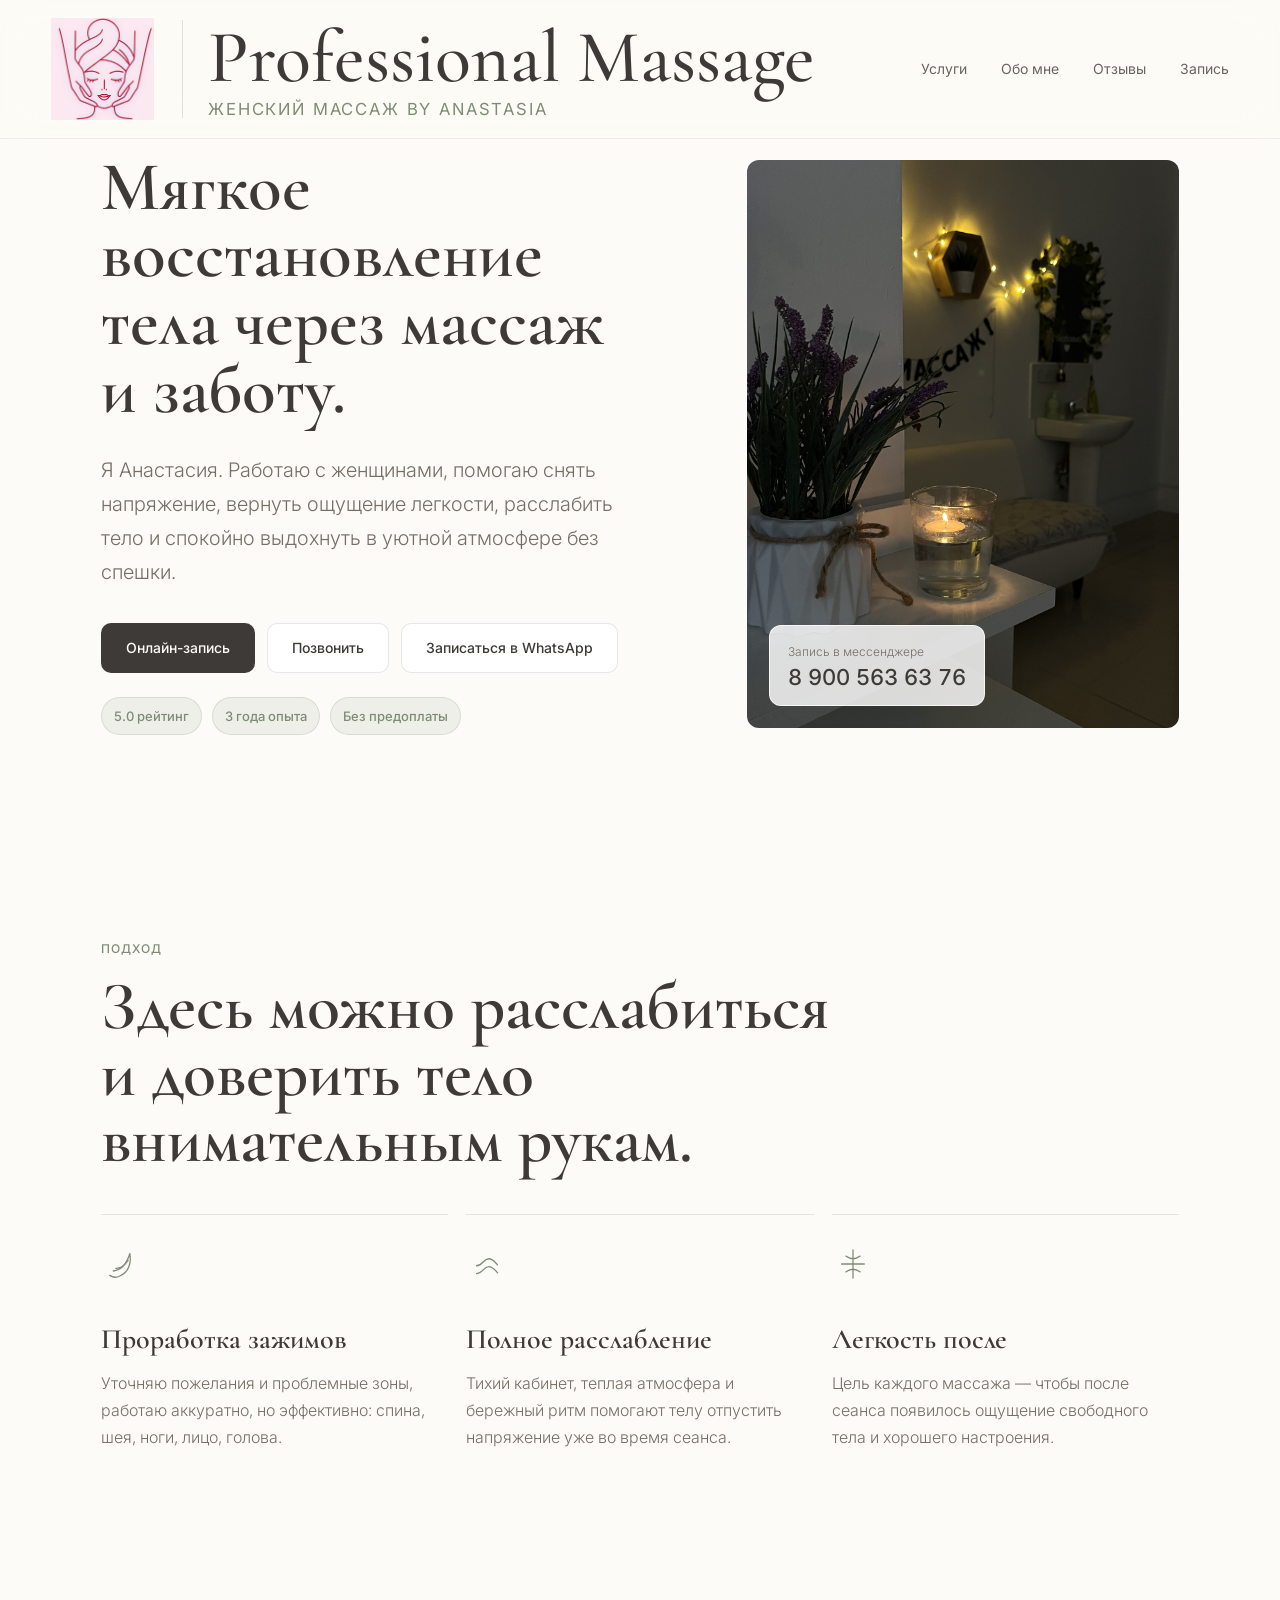
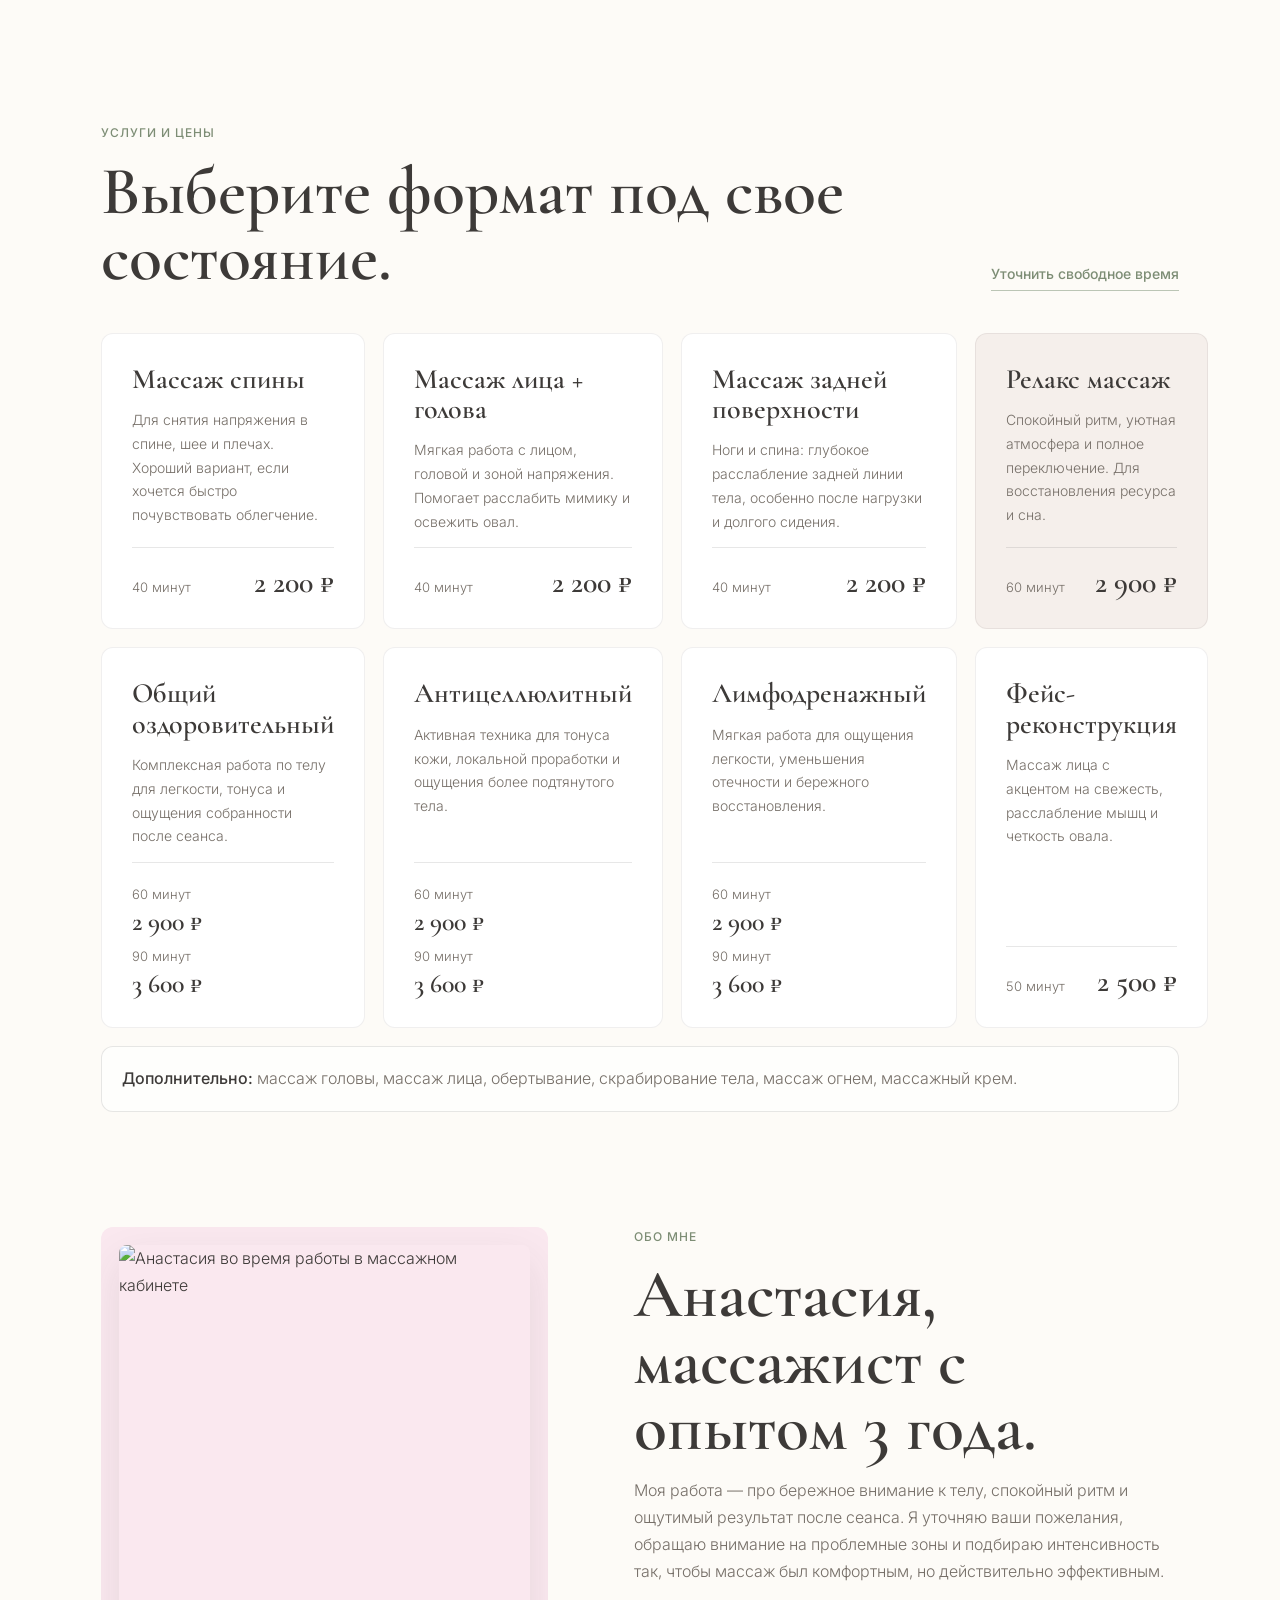
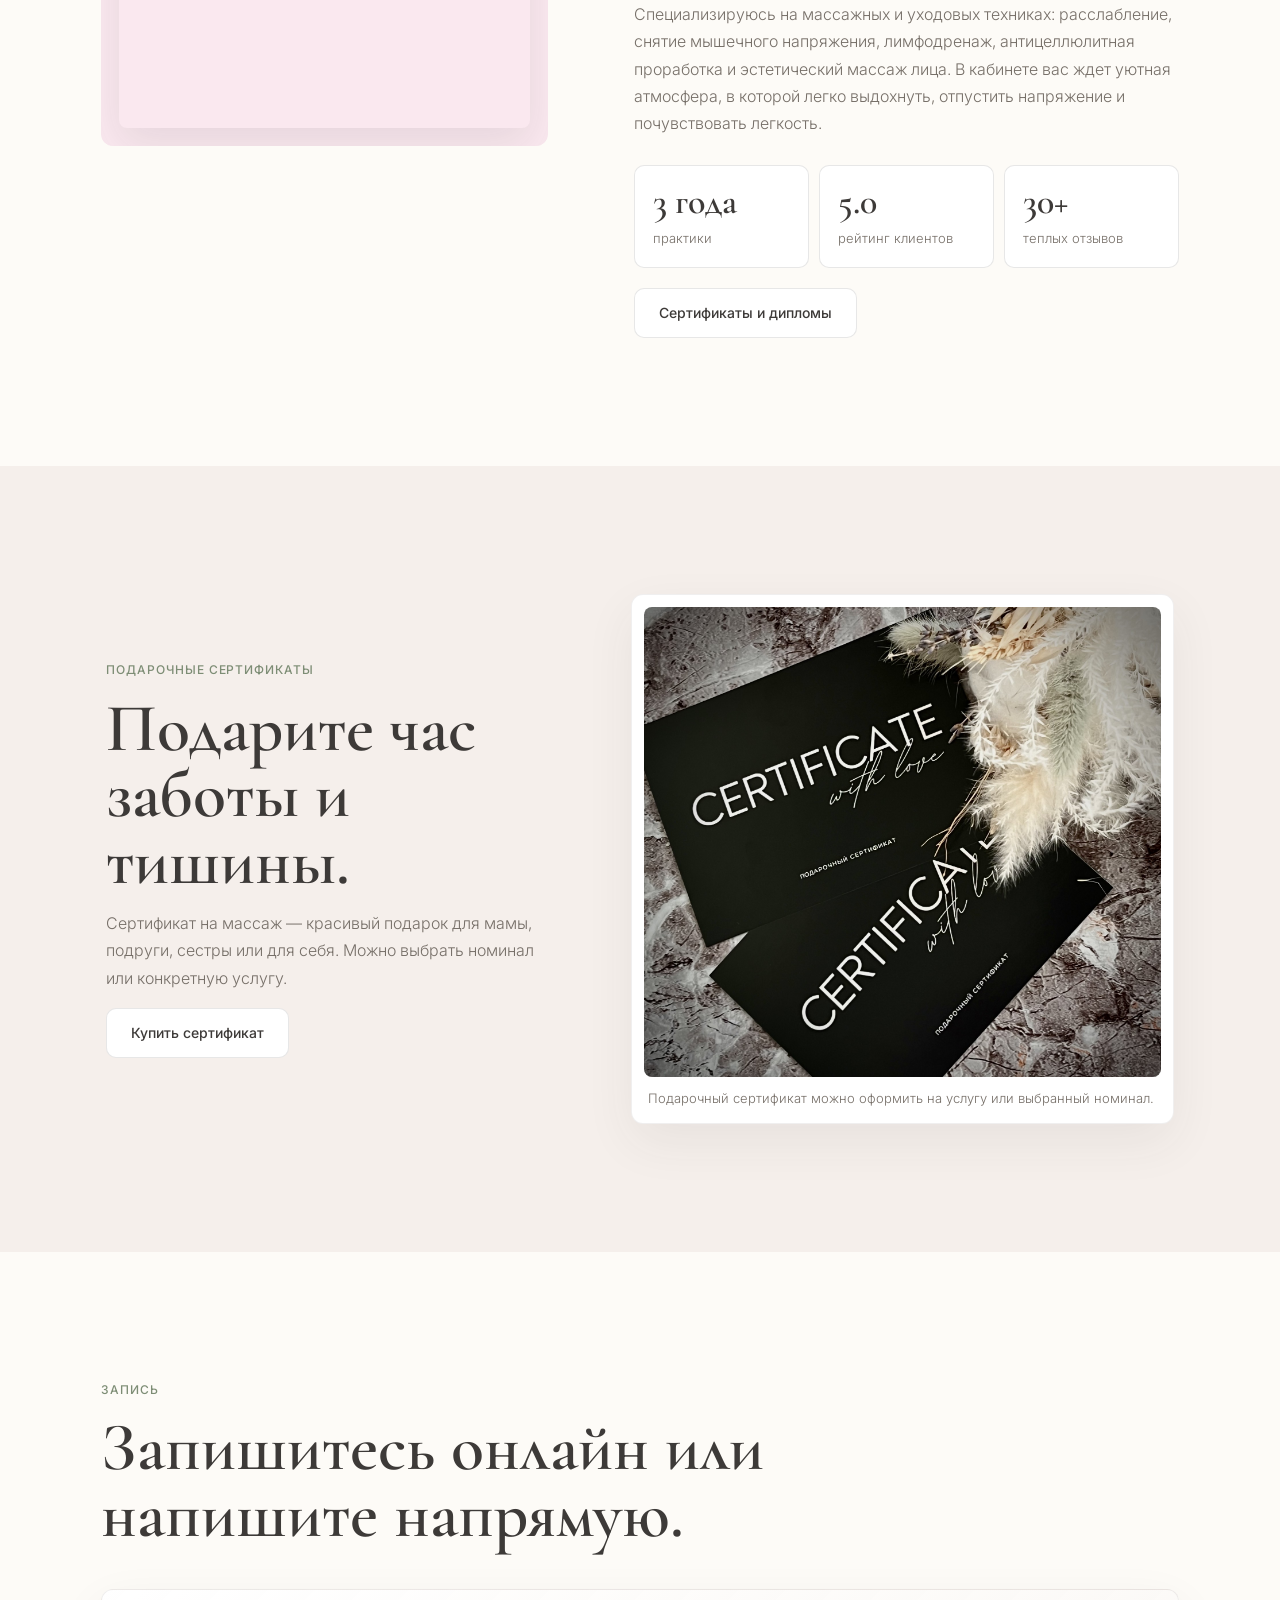
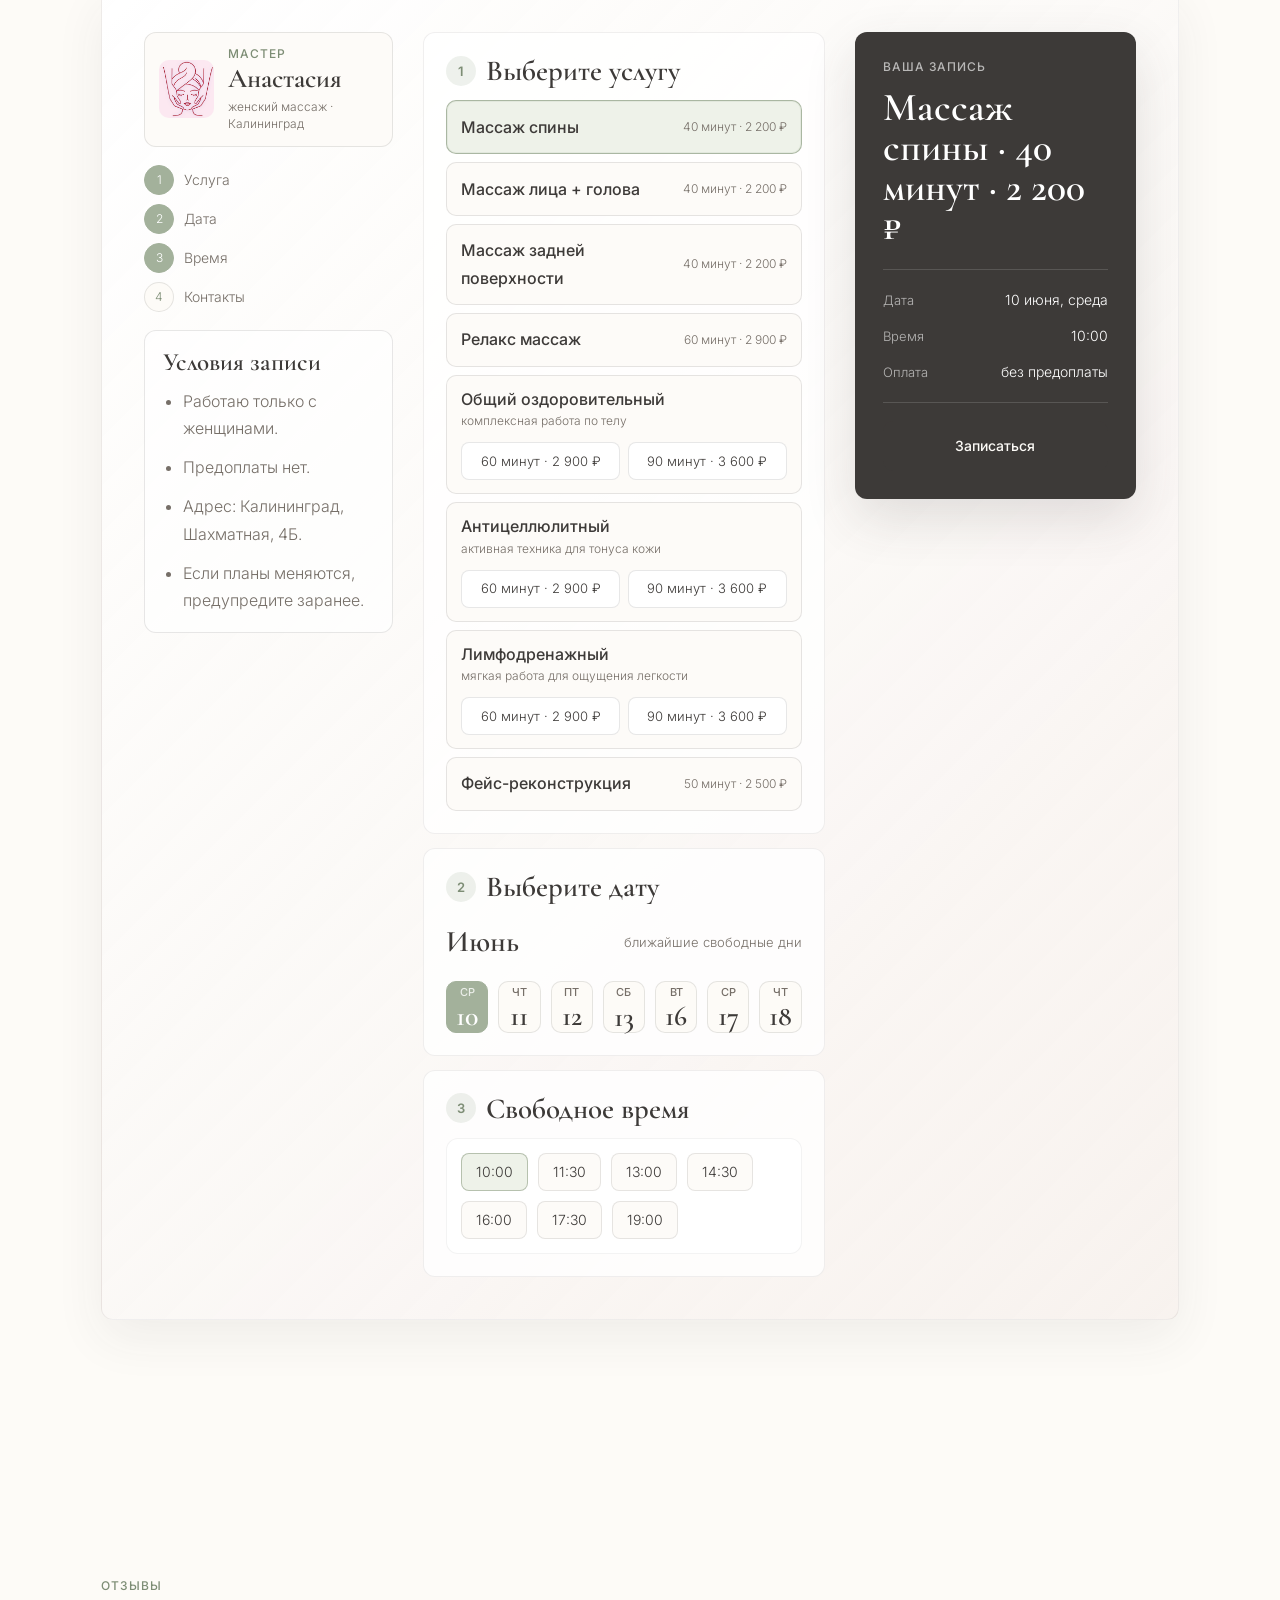
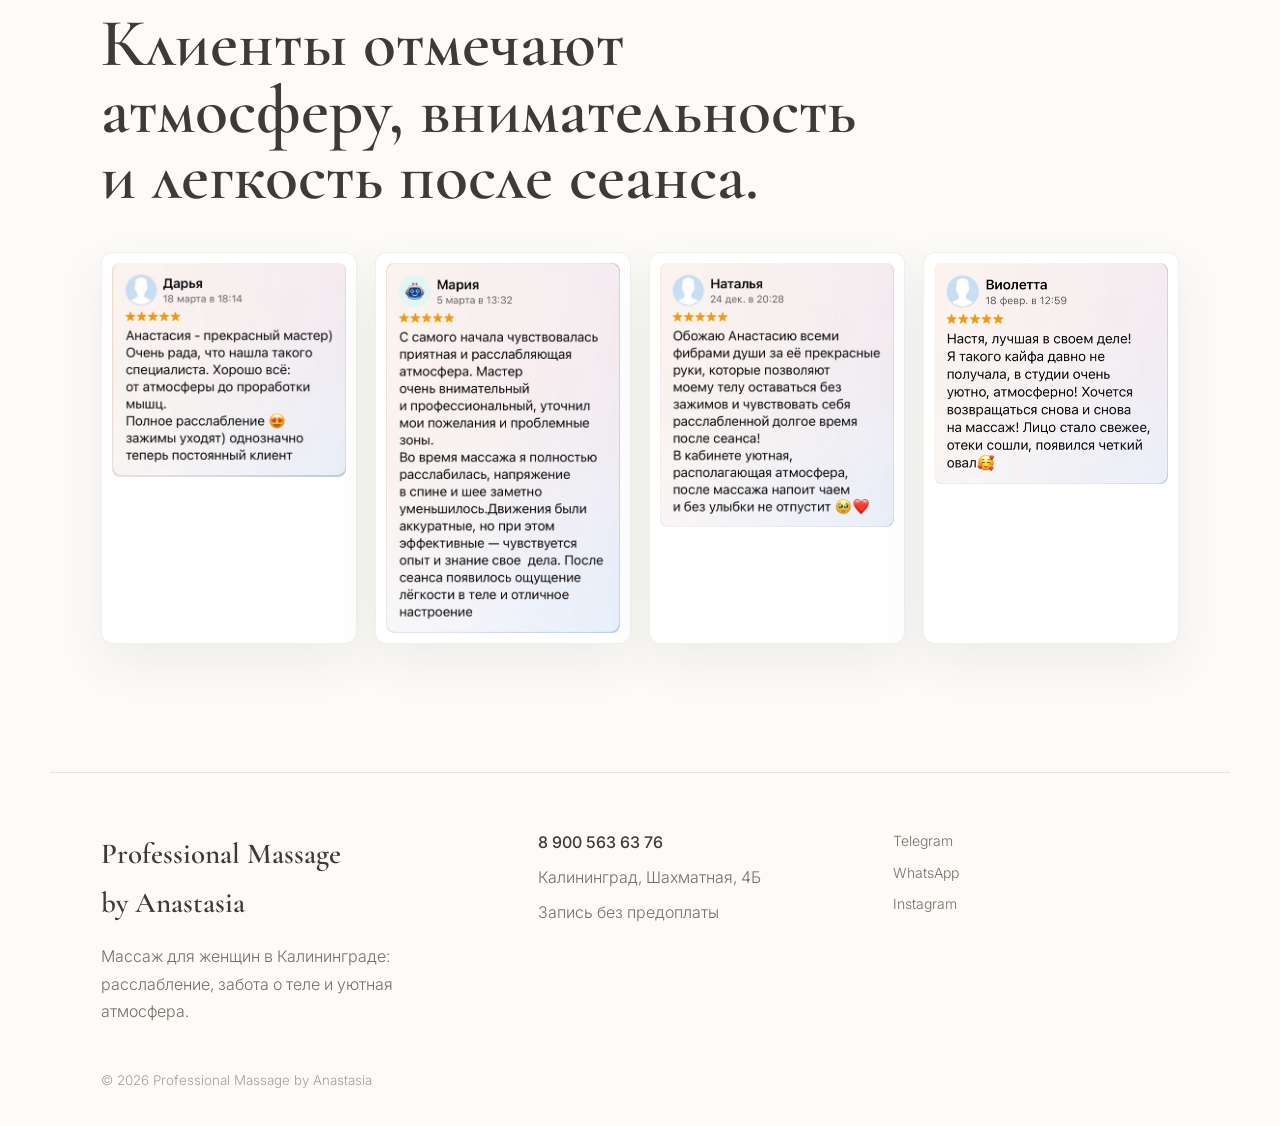
==== app-20260609-final/index.html @ 01e6bd1f "Redirect all old entry points to final site" ====
<!DOCTYPE html>
<html lang="ru">
  <head>
    <meta charset="UTF-8" />
    <meta name="viewport" content="width=device-width, initial-scale=1.0" />
    <meta http-equiv="Cache-Control" content="no-store, no-cache, must-revalidate" />
    <meta http-equiv="Pragma" content="no-cache" />
    <meta http-equiv="Expires" content="0" />
    <base href="../" />
    <title>Professional Massage by Anastasia | Массаж в Калининграде</title>
    <meta
      name="description"
      content="Массаж для женщин в Калининграде: релакс, оздоровительный, антицеллюлитный, лимфодренажный массаж и фейс-реконструкция. Запись без предоплаты."
    />
    <link rel="preconnect" href="https://fonts.googleapis.com" />
    <link rel="preconnect" href="https://fonts.gstatic.com" crossorigin />
    <link
      href="https://fonts.googleapis.com/css2?family=Cormorant+Garamond:wght@500;600;700&family=Inter:wght@300;400;500;600&display=swap"
      rel="stylesheet"
    />
    <meta name="site-version" content="2026-06-09-booking-form-programs" />
    <link rel="stylesheet" href="styles-20260609.css" />
  </head>
  <body>
    <header class="site-header" data-header>
      <a class="brand" href="#top" aria-label="Professional Massage by Anastasia">
        <img src="logo-mark.png" alt="" />
        <span>
          <strong>Professional Massage</strong>
          <small>женский массаж by Anastasia</small>
        </span>
      </a>
      <button class="menu-toggle" type="button" aria-label="Открыть меню" aria-expanded="false" data-menu-toggle>
        <span></span>
        <span></span>
      </button>
      <nav class="nav-links" data-nav>
        <a href="#services">Услуги</a>
        <a href="#about">Обо мне</a>
        <a href="#reviews">Отзывы</a>
        <a href="#booking">Запись</a>
      </nav>
    </header>

    <main id="top">
      <section class="hero section-shell">
        <div class="hero-copy">
          <h1>Мягкое восстановление тела через массаж и заботу.</h1>
          <p class="hero-text">
            Я Анастасия. Работаю с женщинами, помогаю снять напряжение, вернуть ощущение легкости,
            расслабить тело и спокойно выдохнуть в уютной атмосфере без спешки.
          </p>
          <div class="hero-actions">
            <a class="button primary" href="#booking">Онлайн-запись</a>
            <a class="button secondary" href="tel:+79005636376">Позвонить</a>
            <a class="button secondary" href="https://wa.me/79005636376" target="_blank" rel="noreferrer">Записаться в WhatsApp</a>
          </div>
          <div class="hero-facts" aria-label="Ключевая информация">
            <span>5.0 рейтинг</span>
            <span>3 года опыта</span>
            <span>Без предоплаты</span>
          </div>
        </div>
        <div class="hero-media" aria-label="Кабинет массажа">
          <img src="hero-photo.jpg" alt="Анастасия за работой в массажном кабинете" />
          <div class="appointment-card" aria-hidden="true">
            <span>Запись в мессенджере</span>
            <strong class="phone-number">8 900 563 63 76</strong>
          </div>
        </div>
      </section>

      <section class="values section-shell" aria-labelledby="values-title">
        <div class="section-heading">
          <p class="quiet-note">Подход</p>
          <h2 id="values-title">Здесь можно расслабиться и доверить тело внимательным рукам.</h2>
        </div>
        <div class="values-grid">
          <article>
            <svg viewBox="0 0 48 48" aria-hidden="true">
              <path d="M14 32c9-1 15-7 19-20 2 12-2 22-12 26-4 2-8 1-11-1" />
              <path d="M17 29c5 0 10-3 14-9" />
            </svg>
            <h3>Проработка зажимов</h3>
            <p>Уточняю пожелания и проблемные зоны, работаю аккуратно, но эффективно: спина, шея, ноги, лицо, голова.</p>
          </article>
          <article>
            <svg viewBox="0 0 48 48" aria-hidden="true">
              <path d="M12 26c7 0 8-8 14-8 5 0 7 4 10 7M12 35c7 0 8-8 14-8 5 0 7 4 10 7" />
            </svg>
            <h3>Полное расслабление</h3>
            <p>Тихий кабинет, теплая атмосфера и бережный ритм помогают телу отпустить напряжение уже во время сеанса.</p>
          </article>
          <article>
            <svg viewBox="0 0 48 48" aria-hidden="true">
              <path d="M24 8v32M11 24h26M16 15c6 4 10 4 16 0M16 33c6-4 10-4 16 0" />
            </svg>
            <h3>Легкость после</h3>
            <p>Цель каждого массажа — чтобы после сеанса появилось ощущение свободного тела и хорошего настроения.</p>
          </article>
        </div>
      </section>

      <section class="services section-shell" id="services" aria-labelledby="services-title">
        <div class="section-heading wide">
          <div>
            <p class="quiet-note">Услуги и цены</p>
            <h2 id="services-title">Выберите формат под свое состояние.</h2>
          </div>
          <a class="text-link" href="https://wa.me/79005636376" target="_blank" rel="noreferrer">Уточнить свободное время</a>
        </div>
        <div class="service-grid">
          <article class="service-card">
            <div>
              <h3>Массаж спины</h3>
              <p>Для снятия напряжения в спине, шее и плечах. Хороший вариант, если хочется быстро почувствовать облегчение.</p>
            </div>
            <footer><span>40 минут</span><strong>2 200 ₽</strong></footer>
          </article>
          <article class="service-card">
            <div>
              <h3>Массаж лица + голова</h3>
              <p>Мягкая работа с лицом, головой и зоной напряжения. Помогает расслабить мимику и освежить овал.</p>
            </div>
            <footer><span>40 минут</span><strong>2 200 ₽</strong></footer>
          </article>
          <article class="service-card">
            <div>
              <h3>Массаж задней поверхности</h3>
              <p>Ноги и спина: глубокое расслабление задней линии тела, особенно после нагрузки и долгого сидения.</p>
            </div>
            <footer><span>40 минут</span><strong>2 200 ₽</strong></footer>
          </article>
          <article class="service-card featured">
            <div>
              <h3>Релакс массаж</h3>
              <p>Спокойный ритм, уютная атмосфера и полное переключение. Для восстановления ресурса и сна.</p>
            </div>
            <footer><span>60 минут</span><strong>2 900 ₽</strong></footer>
          </article>
          <article class="service-card">
            <div>
              <h3>Общий оздоровительный</h3>
              <p>Комплексная работа по телу для легкости, тонуса и ощущения собранности после сеанса.</p>
            </div>
            <footer class="price-list">
              <span>60 минут <strong>2 900 ₽</strong></span>
              <span>90 минут <strong>3 600 ₽</strong></span>
            </footer>
          </article>
          <article class="service-card">
            <div>
              <h3>Антицеллюлитный</h3>
              <p>Активная техника для тонуса кожи, локальной проработки и ощущения более подтянутого тела.</p>
            </div>
            <footer class="price-list">
              <span>60 минут <strong>2 900 ₽</strong></span>
              <span>90 минут <strong>3 600 ₽</strong></span>
            </footer>
          </article>
          <article class="service-card">
            <div>
              <h3>Лимфодренажный</h3>
              <p>Мягкая работа для ощущения легкости, уменьшения отечности и бережного восстановления.</p>
            </div>
            <footer class="price-list">
              <span>60 минут <strong>2 900 ₽</strong></span>
              <span>90 минут <strong>3 600 ₽</strong></span>
            </footer>
          </article>
          <article class="service-card">
            <div>
              <h3>Фейс-реконструкция</h3>
              <p>Массаж лица с акцентом на свежесть, расслабление мышц и четкость овала.</p>
            </div>
            <footer><span>50 минут</span><strong>2 500 ₽</strong></footer>
          </article>
        </div>
        <div class="extras-line">
          <span>Дополнительно:</span>
          массаж головы, массаж лица, обертывание, скрабирование тела, массаж огнем, массажный крем.
        </div>
      </section>

      <section class="about section-shell" id="about" aria-labelledby="about-title">
        <div class="about-image">
          <img src="about-anastasia.jpg" alt="Анастасия во время работы в массажном кабинете" />
        </div>
        <div class="about-copy">
          <p class="quiet-note">Обо мне</p>
          <h2 id="about-title">Анастасия, массажист с опытом 3 года.</h2>
          <p>
            Моя работа — про бережное внимание к телу, спокойный ритм и ощутимый результат после сеанса.
            Я уточняю ваши пожелания, обращаю внимание на проблемные зоны и подбираю интенсивность так,
            чтобы массаж был комфортным, но действительно эффективным.
          </p>
          <p>
            Специализируюсь на массажных и уходовых техниках: расслабление, снятие мышечного напряжения,
            лимфодренаж, антицеллюлитная проработка и эстетический массаж лица. В кабинете вас ждет
            уютная атмосфера, в которой легко выдохнуть, отпустить напряжение и почувствовать легкость.
          </p>
          <div class="trust-grid">
            <div><strong>3 года</strong><span>практики</span></div>
            <div><strong>5.0</strong><span>рейтинг клиентов</span></div>
            <div><strong>30+</strong><span>теплых отзывов</span></div>
          </div>
          <button class="button secondary certificate-open" type="button" data-documents-open>
            Сертификаты и дипломы
          </button>
        </div>
      </section>

      <section class="gift section-shell" aria-labelledby="gift-title">
        <div class="gift-copy">
          <p class="quiet-note">Подарочные сертификаты</p>
          <h2 id="gift-title">Подарите час заботы и тишины.</h2>
          <p>
            Сертификат на массаж — красивый подарок для мамы, подруги, сестры или для себя.
            Можно выбрать номинал или конкретную услугу.
          </p>
          <a class="button secondary" href="https://wa.me/79005636376" target="_blank" rel="noreferrer">Купить сертификат</a>
        </div>
        <figure class="gift-photo" aria-label="Подарочный сертификат">
          <img src="gift-certificate-photo.jpg" alt="Фото подарочного сертификата на массаж" />
          <figcaption>Подарочный сертификат можно оформить на услугу или выбранный номинал.</figcaption>
        </figure>
      </section>

      <section class="booking section-shell" id="booking" aria-labelledby="booking-title">
        <div class="section-heading">
          <p class="quiet-note">Запись</p>
          <h2 id="booking-title">Запишитесь онлайн или напишите напрямую.</h2>
        </div>
        <div class="booking-panel booking-app" data-booking-widget>
          <div class="booking-sidebar">
            <div class="booking-master">
              <img src="logo-mark.png" alt="" />
              <div>
                <span>Мастер</span>
                <strong>Анастасия</strong>
                <small>женский массаж · Калининград</small>
              </div>
            </div>
            <ol class="booking-steps" aria-label="Этапы записи">
              <li class="active">Услуга</li>
              <li class="active">Дата</li>
              <li class="active">Время</li>
              <li>Контакты</li>
            </ol>
            <div class="rules-card compact">
              <h3>Условия записи</h3>
              <ul>
                <li>Работаю только с женщинами.</li>
                <li>Предоплаты нет.</li>
                <li>Адрес: Калининград, Шахматная, 4Б.</li>
                <li>Если планы меняются, предупредите заранее.</li>
              </ul>
            </div>
          </div>

          <div class="booking-controls">
            <div class="booking-block">
              <div class="booking-block-head">
                <span>1</span>
                <h3>Выберите услугу</h3>
              </div>
              <div class="service-picker" data-service-picker>
                <button class="service-option active" type="button" data-service-code="back-40" data-service-value="Массаж спины · 40 минут · 2 200 ₽">
                  <span>Массаж спины</span>
                  <small>40 минут · 2 200 ₽</small>
                </button>
                <button class="service-option" type="button" data-service-code="face-head-40" data-service-value="Массаж лица + голова · 40 минут · 2 200 ₽">
                  <span>Массаж лица + голова</span>
                  <small>40 минут · 2 200 ₽</small>
                </button>
                <button class="service-option" type="button" data-service-code="posterior-40" data-service-value="Массаж задней поверхности · 40 минут · 2 200 ₽">
                  <span>Массаж задней поверхности</span>
                  <small>40 минут · 2 200 ₽</small>
                </button>
                <button class="service-option" type="button" data-service-code="relax-60" data-service-value="Релакс массаж · 60 минут · 2 900 ₽">
                  <span>Релакс массаж</span>
                  <small>60 минут · 2 900 ₽</small>
                </button>
                <article class="program-card">
                  <div>
                    <strong>Общий оздоровительный</strong>
                    <small>комплексная работа по телу</small>
                  </div>
                  <div class="program-options">
                    <button class="program-choice" type="button" data-service-code="general-60" data-service-value="Общий оздоровительный · 60 минут · 2 900 ₽">60 минут · 2 900 ₽</button>
                    <button class="program-choice" type="button" data-service-code="general-90" data-service-value="Общий оздоровительный · 90 минут · 3 600 ₽">90 минут · 3 600 ₽</button>
                  </div>
                </article>
                <article class="program-card">
                  <div>
                    <strong>Антицеллюлитный</strong>
                    <small>активная техника для тонуса кожи</small>
                  </div>
                  <div class="program-options">
                    <button class="program-choice" type="button" data-service-code="anti-60" data-service-value="Антицеллюлитный · 60 минут · 2 900 ₽">60 минут · 2 900 ₽</button>
                    <button class="program-choice" type="button" data-service-code="anti-90" data-service-value="Антицеллюлитный · 90 минут · 3 600 ₽">90 минут · 3 600 ₽</button>
                  </div>
                </article>
                <article class="program-card">
                  <div>
                    <strong>Лимфодренажный</strong>
                    <small>мягкая работа для ощущения легкости</small>
                  </div>
                  <div class="program-options">
                    <button class="program-choice" type="button" data-service-code="lymph-60" data-service-value="Лимфодренажный · 60 минут · 2 900 ₽">60 минут · 2 900 ₽</button>
                    <button class="program-choice" type="button" data-service-code="lymph-90" data-service-value="Лимфодренажный · 90 минут · 3 600 ₽">90 минут · 3 600 ₽</button>
                  </div>
                </article>
                <button class="service-option" type="button" data-service-code="face-reconstruction-50" data-service-value="Фейс-реконструкция · 50 минут · 2 500 ₽">
                  <span>Фейс-реконструкция</span>
                  <small>50 минут · 2 500 ₽</small>
                </button>
              </div>
            </div>

            <div class="booking-block">
              <div class="booking-block-head">
                <span>2</span>
                <h3>Выберите дату</h3>
              </div>
              <div class="calendar-head">
                <strong>Июнь</strong>
                <span>ближайшие свободные дни</span>
              </div>
              <div class="date-grid" data-date-picker>
                <button class="date-button active" type="button" data-date-value="10 июня, среда"><span>ср</span><strong>10</strong></button>
                <button class="date-button" type="button" data-date-value="11 июня, четверг"><span>чт</span><strong>11</strong></button>
                <button class="date-button" type="button" data-date-value="12 июня, пятница"><span>пт</span><strong>12</strong></button>
                <button class="date-button" type="button" data-date-value="13 июня, суббота"><span>сб</span><strong>13</strong></button>
                <button class="date-button" type="button" data-date-value="16 июня, вторник"><span>вт</span><strong>16</strong></button>
                <button class="date-button" type="button" data-date-value="17 июня, среда"><span>ср</span><strong>17</strong></button>
                <button class="date-button" type="button" data-date-value="18 июня, четверг"><span>чт</span><strong>18</strong></button>
              </div>
            </div>

            <div class="booking-block">
              <div class="booking-block-head">
                <span>3</span>
                <h3>Свободное время</h3>
              </div>
              <div class="time-periods">
                <div class="time-groups" data-time-picker>
                  <button class="time-chip active" type="button" data-time-value="10:00">10:00</button>
                  <button class="time-chip" type="button" data-time-value="11:30">11:30</button>
                  <button class="time-chip" type="button" data-time-value="13:00">13:00</button>
                  <button class="time-chip" type="button" data-time-value="14:30">14:30</button>
                  <button class="time-chip" type="button" data-time-value="16:00">16:00</button>
                  <button class="time-chip" type="button" data-time-value="17:30">17:30</button>
                  <button class="time-chip" type="button" data-time-value="19:00">19:00</button>
                </div>
              </div>
            </div>
          </div>

          <aside class="booking-summary-card">
            <span>Ваша запись</span>
            <strong data-booking-summary>Массаж спины · 40 минут · 2 200 ₽</strong>
            <dl>
              <div>
                <dt>Дата</dt>
                <dd data-booking-date>10 июня, среда</dd>
              </div>
              <div>
                <dt>Время</dt>
                <dd data-booking-time>10:00</dd>
              </div>
              <div>
                <dt>Оплата</dt>
                <dd>без предоплаты</dd>
              </div>
            </dl>
            <div class="contact-buttons">
              <button class="button primary full" type="button" data-open-booking-form>Записаться</button>
            </div>
          </aside>
        </div>
        <form class="booking-form" id="booking-form" data-booking-form aria-hidden="true">
          <div>
            <p class="quiet-note">Анкета</p>
            <h3>Оставьте контакты для подтверждения записи.</h3>
            <p>После отправки заявка будет готова для подключения к боту. Пока можно дублировать запись в WhatsApp.</p>
          </div>
          <label>
            Имя
            <input type="text" name="name" placeholder="Ваше имя" autocomplete="name" required />
          </label>
          <label>
            Телефон
            <input type="tel" name="phone" placeholder="+7 ___ ___ __ __" autocomplete="tel" required />
          </label>
          <label>
            Комментарий
            <textarea name="comment" rows="3" placeholder="Например: хочу мягкую проработку спины"></textarea>
          </label>
          <input type="hidden" name="booking" data-booking-payload />
          <div class="form-actions">
            <button class="button primary" type="submit">Отправить заявку</button>
            <a class="button secondary" data-whatsapp-booking href="https://wa.me/79005636376" target="_blank" rel="noreferrer">Продублировать в WhatsApp</a>
          </div>
          <p class="form-status" data-form-status aria-live="polite"></p>
        </form>
      </section>

      <section class="testimonials section-shell" id="reviews" aria-labelledby="reviews-title">
        <div class="section-heading">
          <p class="quiet-note">Отзывы</p>
          <h2 id="reviews-title">Клиенты отмечают атмосферу, внимательность и легкость после сеанса.</h2>
        </div>
        <div class="review-grid">
          <article class="review-card">
            <img src="review-darya-card.jpg" alt="Отзыв Дарьи о массаже у Анастасии" />
          </article>
          <article class="review-card">
            <img src="review-maria-card.jpg" alt="Отзыв Марии о массаже у Анастасии" />
          </article>
          <article class="review-card">
            <img src="review-natalia-card.jpg" alt="Отзыв Натальи о массаже у Анастасии" />
          </article>
          <article class="review-card">
            <img src="review-violetta-card.jpg" alt="Отзыв Виолетты о массаже у Анастасии" />
          </article>
        </div>
      </section>
    </main>

    <footer class="footer" id="contact">
      <div>
        <a class="footer-brand" href="#top">Professional Massage<br />by Anastasia</a>
        <p>Массаж для женщин в Калининграде: расслабление, забота о теле и уютная атмосфера.</p>
      </div>
      <address>
        <a href="tel:+79005636376">8 900 563 63 76</a>
        <span>Калининград, Шахматная, 4Б</span>
        <span>Запись без предоплаты</span>
      </address>
      <div class="social-links">
        <a href="https://t.me/massage_by_anastasiia" target="_blank" rel="noreferrer">Telegram</a>
        <a href="https://wa.me/79005636376" target="_blank" rel="noreferrer">WhatsApp</a>
        <a href="https://www.instagram.com/massage.klgd39?igsh=YmgzZWtzOTcwdmg3" target="_blank" rel="noreferrer">Instagram</a>
      </div>
      <small>© 2026 Professional Massage by Anastasia</small>
    </footer>

    <div class="documents-modal" data-documents-modal aria-hidden="true">
      <div class="documents-backdrop" data-documents-close></div>
      <section class="documents-dialog" role="dialog" aria-modal="true" aria-labelledby="documents-title">
        <button class="documents-close" type="button" aria-label="Закрыть документы" data-documents-close>
          <span></span>
          <span></span>
        </button>
        <p class="quiet-note">Документы</p>
        <h2 id="documents-title">Сертификаты и дипломы</h2>
        <div class="documents-grid">
          <figure>
            <img src="document-svidetelstvo.png" alt="Свидетельство о профессиональной подготовке" />
            <figcaption>Свидетельство</figcaption>
          </figure>
          <figure>
            <img src="document-diplom.png" alt="Диплом о профессиональной подготовке" />
            <figcaption>Диплом</figcaption>
          </figure>
          <figure>
            <img src="document-kursov-1.png" alt="Документ о прохождении курсов, страница 1" />
            <figcaption>Курсы · страница 1</figcaption>
          </figure>
          <figure>
            <img src="document-kursov-2.png" alt="Документ о прохождении курсов, страница 2" />
            <figcaption>Курсы · страница 2</figcaption>
          </figure>
        </div>
      </section>
    </div>

    <script src="script-20260609.js"></script>
  </body>
</html>
---- app-20260609-final/styles-20260609.css ----
:root {
  --cream: #fdfbf7;
  --surface: #ffffff;
  --sand: #f5efeb;
  --coffee: #3d3a38;
  --muted: #766f68;
  --sage: #a3b19b;
  --sage-dark: #7d8d75;
  --line: rgba(61, 58, 56, 0.12);
  --shadow: 0 18px 50px rgba(61, 58, 56, 0.07);
  --serif: "Cormorant Garamond", Georgia, serif;
  --sans: "Inter", Arial, sans-serif;
  --header-space: clamp(142px, 12vw, 184px);
}

* {
  box-sizing: border-box;
}

html {
  scroll-behavior: smooth;
}

body {
  margin: 0;
  background: var(--cream);
  color: var(--coffee);
  font-family: var(--sans);
  font-size: 16px;
  font-weight: 300;
  line-height: 1.7;
}

body.menu-open {
  overflow: hidden;
}

img {
  display: block;
  max-width: 100%;
}

a {
  color: inherit;
  text-decoration: none;
}

button,
select,
input,
textarea {
  font: inherit;
}

.site-header {
  align-items: center;
  backdrop-filter: blur(18px);
  background: rgba(253, 251, 247, 0.78);
  border-bottom: 1px solid rgba(61, 58, 56, 0.08);
  display: grid;
  gap: clamp(18px, 3vw, 42px);
  grid-template-columns: minmax(360px, 1fr) auto;
  left: 0;
  padding: 18px clamp(20px, 4vw, 56px);
  position: fixed;
  right: 0;
  top: 0;
  transition: all 0.3s ease;
  z-index: 20;
}

.site-header.scrolled {
  box-shadow: 0 10px 35px rgba(61, 58, 56, 0.05);
  padding-bottom: 14px;
  padding-top: 14px;
}

.brand {
  align-items: center;
  color: var(--coffee);
  display: grid;
  gap: clamp(16px, 2.5vw, 28px);
  grid-template-columns: clamp(70px, 7vw, 98px) minmax(0, 1fr);
  min-width: 0;
  padding: 0;
  transition: all 0.3s ease;
  width: 100%;
}

.brand:hover {
  color: var(--sage-dark);
}

.brand img {
  background: transparent;
  border-radius: 0;
  height: clamp(70px, 7vw, 98px);
  object-fit: cover;
  width: clamp(70px, 7vw, 98px);
}

.brand span {
  border-left: 1px solid rgba(61, 58, 56, 0.14);
  display: grid;
  gap: 7px;
  line-height: 1;
  padding-left: clamp(16px, 2vw, 28px);
}

.brand strong {
  font-family: var(--serif);
  font-size: clamp(36px, 5vw, 76px);
  font-weight: 500;
  letter-spacing: 0;
  text-transform: none;
  white-space: nowrap;
}

.brand small {
  color: var(--sage-dark);
  font-size: clamp(12px, 1.2vw, 17px);
  font-weight: 400;
  letter-spacing: 0.11em;
  text-transform: uppercase;
  white-space: nowrap;
}

.logo,
.footer-brand {
  font-family: var(--serif);
  font-size: 29px;
  font-weight: 600;
  letter-spacing: 0;
}

.nav-links {
  align-items: center;
  display: flex;
  flex: 0 0 auto;
  gap: clamp(18px, 3vw, 34px);
}

.nav-links a {
  color: rgba(61, 58, 56, 0.78);
  font-size: 14px;
  font-weight: 400;
  transition: all 0.3s ease;
}

.nav-links a:hover {
  color: var(--coffee);
}

.menu-toggle {
  background: transparent;
  border: 0;
  display: none;
  height: 36px;
  padding: 0;
  width: 36px;
}

.menu-toggle span {
  background: var(--coffee);
  display: block;
  height: 1px;
  margin: 8px 4px;
  transition: all 0.3s ease;
}

.section-shell {
  margin: 0 auto;
  max-width: 1180px;
  padding: clamp(70px, 10vw, 130px) clamp(20px, 4vw, 56px);
  scroll-margin-top: var(--header-space);
}

.hero {
  align-items: center;
  display: grid;
  gap: clamp(40px, 8vw, 92px);
  grid-template-columns: minmax(0, 1fr) minmax(320px, 0.78fr);
  min-height: 86vh;
  padding-bottom: clamp(44px, 6vw, 76px);
  padding-top: var(--header-space);
}

.quiet-note {
  color: var(--sage-dark);
  font-size: 12px;
  font-weight: 500;
  letter-spacing: 0.08em;
  margin: 0 0 14px;
  text-transform: uppercase;
}

h1,
h2,
h3 {
  font-family: var(--serif);
  font-weight: 600;
  letter-spacing: 0;
  line-height: 0.98;
  margin: 0;
}

h1 {
  font-size: clamp(46px, 5.4vw, 74px);
  max-width: 760px;
}

h2 {
  font-size: clamp(38px, 5.3vw, 68px);
  max-width: 760px;
}

h3 {
  font-size: 28px;
  line-height: 1.08;
}

p {
  color: var(--muted);
}

.hero-text {
  font-size: clamp(17px, 1.6vw, 20px);
  margin: 28px 0 34px;
  max-width: 620px;
}

.hero-actions {
  display: flex;
  flex-wrap: wrap;
  gap: 12px;
}

.hero-facts {
  display: flex;
  flex-wrap: wrap;
  gap: 10px;
  margin-top: 24px;
}

.hero-facts span {
  background: rgba(163, 177, 155, 0.16);
  border: 1px solid rgba(163, 177, 155, 0.32);
  border-radius: 999px;
  color: var(--sage-dark);
  font-size: 13px;
  font-weight: 500;
  padding: 7px 12px;
}

.button {
  align-items: center;
  border: 1px solid transparent;
  border-radius: 10px;
  cursor: pointer;
  display: inline-flex;
  font-size: 14px;
  font-weight: 500;
  justify-content: center;
  min-height: 50px;
  padding: 0 24px;
  transition: all 0.3s ease;
}

.button.primary {
  background: var(--coffee);
  color: var(--cream);
}

.button.primary:hover {
  background: #272422;
  transform: translateY(-2px);
}

.button.secondary {
  background: var(--surface);
  border-color: var(--line);
  color: var(--coffee);
}

.button.secondary:hover {
  border-color: rgba(163, 177, 155, 0.65);
  color: var(--sage-dark);
  transform: translateY(-2px);
}

.button.full {
  width: 100%;
}

.hero-media {
  aspect-ratio: 0.76;
  border-radius: 12px;
  min-height: 480px;
  overflow: hidden;
  position: relative;
}

.hero-media img,
.about-image img {
  height: 100%;
  object-fit: cover;
  width: 100%;
}

.appointment-card {
  background: rgba(255, 255, 255, 0.82);
  border: 1px solid rgba(255, 255, 255, 0.75);
  border-radius: 12px;
  bottom: 22px;
  box-shadow: var(--shadow);
  left: 22px;
  padding: 16px 18px;
  position: absolute;
}

.appointment-card span,
.booking-summary span,
.voucher small,
.certificate-item small {
  color: var(--muted);
  display: block;
  font-size: 12px;
}

.appointment-card strong,
.booking-summary strong {
  display: block;
  font-family: var(--serif);
  font-size: 22px;
  font-weight: 600;
  line-height: 1.1;
  margin-top: 3px;
}

.appointment-card .phone-number {
  font-family: var(--sans);
  font-size: 22px;
  font-variant-numeric: tabular-nums;
  font-weight: 500;
  letter-spacing: 0;
  white-space: nowrap;
}

.section-heading {
  margin-bottom: 42px;
}

.section-heading.wide {
  align-items: end;
  display: flex;
  gap: 24px;
  justify-content: space-between;
}

.text-link {
  border-bottom: 1px solid rgba(163, 177, 155, 0.72);
  color: var(--sage-dark);
  flex: 0 0 auto;
  font-size: 14px;
  font-weight: 500;
  padding-bottom: 4px;
  transition: all 0.3s ease;
}

.text-link:hover {
  color: var(--coffee);
}

.values-grid,
.service-grid {
  display: grid;
  gap: 18px;
  grid-template-columns: repeat(3, 1fr);
}

.values-grid article {
  border-top: 1px solid var(--line);
  padding-top: 28px;
}

.values-grid svg {
  color: var(--sage-dark);
  height: 42px;
  margin-bottom: 30px;
  width: 42px;
}

svg path {
  fill: none;
  stroke: currentColor;
  stroke-linecap: round;
  stroke-linejoin: round;
  stroke-width: 1.45;
}

.service-grid {
  grid-template-columns: repeat(4, 1fr);
}

.service-card {
  background: var(--surface);
  border: 1px solid rgba(61, 58, 56, 0.08);
  border-radius: 12px;
  display: flex;
  flex-direction: column;
  justify-content: space-between;
  min-height: 292px;
  padding: 30px;
  transition: all 0.3s ease;
}

.service-card:hover {
  box-shadow: var(--shadow);
  transform: translateY(-4px);
}

.service-card.featured {
  background: var(--sand);
}

.service-card p {
  font-size: 14px;
}

.service-card footer {
  align-items: end;
  border-top: 1px solid var(--line);
  display: flex;
  justify-content: space-between;
  padding-top: 20px;
}

.service-card footer > span {
  color: var(--muted);
  font-size: 13px;
}

.service-card footer > strong {
  font-family: var(--serif);
  font-size: 30px;
  font-weight: 600;
  line-height: 1;
  text-align: right;
  white-space: nowrap;
}

.service-card footer.price-list {
  align-items: stretch;
  display: grid;
  gap: 10px;
}

.service-card footer.price-list span {
  align-items: baseline;
  color: var(--muted);
  display: grid;
  font-size: 13px;
  gap: 4px;
  grid-template-columns: 1fr;
}

.service-card footer.price-list strong {
  color: var(--coffee);
  font-family: var(--serif);
  font-size: 26px;
  font-weight: 600;
  line-height: 1;
  text-align: left;
  white-space: nowrap;
}

.extras-line {
  background: rgba(255, 255, 255, 0.62);
  border: 1px solid var(--line);
  border-radius: 12px;
  color: var(--muted);
  margin-top: 18px;
  padding: 18px 20px;
}

.extras-line span {
  color: var(--coffee);
  font-weight: 500;
}

.services {
  padding-bottom: clamp(34px, 4.5vw, 58px);
}

.about {
  align-items: start;
  display: grid;
  gap: clamp(40px, 7vw, 86px);
  grid-template-columns: minmax(280px, 0.82fr) 1fr;
  padding-top: clamp(34px, 4.5vw, 58px);
}

.about-image {
  aspect-ratio: 0.86;
  align-items: center;
  align-self: start;
  background: #fae8ef;
  border-radius: 12px;
  display: flex;
  justify-content: center;
  overflow: hidden;
  padding: clamp(10px, 1.4vw, 18px);
}

.about-image img {
  border-radius: 8px;
  box-shadow: 0 16px 42px rgba(61, 58, 56, 0.1);
  height: 100%;
  object-fit: cover;
  object-position: center top;
  width: 100%;
}

.about-copy p {
  max-width: 660px;
}

.trust-grid {
  display: grid;
  gap: 10px;
  grid-template-columns: repeat(3, 1fr);
  margin-top: 28px;
}

.trust-grid div {
  background: var(--surface);
  border: 1px solid var(--line);
  border-radius: 10px;
  padding: 18px;
}

.trust-grid strong {
  display: block;
  font-family: var(--serif);
  font-size: 36px;
  font-weight: 600;
  line-height: 1;
}

.trust-grid span {
  color: var(--muted);
  display: block;
  font-size: 13px;
  margin-top: 7px;
}

.certificate-open {
  margin-top: 20px;
}

.certificate-list {
  display: grid;
  gap: 10px;
  margin-top: 28px;
}

.certificate-item {
  background: rgba(255, 255, 255, 0.66);
  border: 1px solid var(--line);
  border-radius: 10px;
  color: var(--coffee);
  cursor: pointer;
  padding: 17px 18px;
  position: relative;
  text-align: left;
  transition: all 0.3s ease;
}

.certificate-item::after {
  color: var(--sage-dark);
  content: "+";
  position: absolute;
  right: 18px;
  top: 18px;
}

.certificate-item[aria-expanded="true"] {
  background: var(--surface);
  border-color: rgba(163, 177, 155, 0.7);
}

.certificate-item[aria-expanded="true"]::after {
  content: "-";
}

.certificate-item span {
  display: block;
  font-weight: 500;
  padding-right: 24px;
}

.certificate-item small {
  max-height: 0;
  opacity: 0;
  overflow: hidden;
  transition: all 0.3s ease;
}

.certificate-item[aria-expanded="true"] small {
  margin-top: 8px;
  max-height: 80px;
  opacity: 1;
}

.gift {
  align-items: center;
  background: var(--sand);
  display: grid;
  gap: clamp(34px, 7vw, 80px);
  grid-template-columns: 0.82fr 1fr;
  max-width: none;
  padding-left: max(clamp(20px, 4vw, 56px), calc((100vw - 1180px) / 2 + 56px));
  padding-right: max(clamp(20px, 4vw, 56px), calc((100vw - 1180px) / 2 + 56px));
}

.gift-copy p {
  max-width: 560px;
}

.gift-photo {
  background: var(--surface);
  border: 1px solid rgba(61, 58, 56, 0.08);
  border-radius: 12px;
  box-shadow: var(--shadow);
  margin: 0;
  overflow: hidden;
  padding: 12px;
}

.gift-photo img {
  aspect-ratio: 1.1;
  border-radius: 8px;
  height: auto;
  object-fit: cover;
  object-position: center;
  width: 100%;
}

.gift-photo figcaption {
  color: var(--muted);
  font-size: 13px;
  line-height: 1.5;
  padding: 12px 4px 2px;
}

.booking-panel {
  background: var(--surface);
  border: 1px solid rgba(61, 58, 56, 0.08);
  border-radius: 12px;
  box-shadow: var(--shadow);
  display: grid;
  gap: 30px;
  grid-template-columns: 1fr 0.82fr;
  padding: clamp(22px, 4vw, 42px);
}

.booking-app {
  align-items: start;
  background: linear-gradient(135deg, rgba(255, 255, 255, 0.92), rgba(245, 239, 235, 0.72));
  grid-template-columns: minmax(220px, 0.62fr) minmax(360px, 1fr) minmax(260px, 0.7fr);
}

.booking-sidebar,
.booking-controls,
.booking-summary-card {
  min-width: 0;
}

.booking-master {
  align-items: center;
  background: rgba(253, 251, 247, 0.84);
  border: 1px solid var(--line);
  border-radius: 12px;
  display: flex;
  gap: 14px;
  padding: 14px;
}

.booking-master img {
  background: #fae8ef;
  border-radius: 10px;
  height: 58px;
  object-fit: cover;
  width: 58px;
}

.booking-master span,
.booking-summary-card > span {
  color: var(--sage-dark);
  display: block;
  font-size: 12px;
  font-weight: 500;
  letter-spacing: 0.08em;
  line-height: 1.2;
  text-transform: uppercase;
}

.booking-master strong {
  display: block;
  font-family: var(--serif);
  font-size: 27px;
  font-weight: 600;
  line-height: 1;
  margin-top: 4px;
}

.booking-master small {
  color: var(--muted);
  display: block;
  font-size: 12px;
  line-height: 1.35;
  margin-top: 7px;
}

.booking-steps {
  counter-reset: step;
  display: grid;
  gap: 9px;
  list-style: none;
  margin: 18px 0;
  padding: 0;
}

.booking-steps li {
  align-items: center;
  color: var(--muted);
  display: flex;
  font-size: 14px;
  gap: 10px;
}

.booking-steps li::before {
  align-items: center;
  background: var(--cream);
  border: 1px solid var(--line);
  border-radius: 999px;
  color: var(--sage-dark);
  content: counter(step);
  counter-increment: step;
  display: inline-flex;
  flex: 0 0 28px;
  font-size: 12px;
  height: 28px;
  justify-content: center;
  width: 28px;
}

.booking-steps li.active::before {
  background: var(--sage);
  border-color: var(--sage);
  color: var(--surface);
}

.rules-card {
  background: var(--sand);
  border-radius: 12px;
  padding: clamp(24px, 4vw, 38px);
}

.rules-card.compact {
  background: rgba(255, 255, 255, 0.66);
  border: 1px solid var(--line);
  padding: 18px;
}

.rules-card.compact h3 {
  font-size: 25px;
}

.rules-card h3 {
  margin-bottom: 12px;
}

.address-note {
  color: var(--sage-dark);
  font-size: 14px;
  font-weight: 500;
  letter-spacing: 0.04em;
  margin: 0 0 22px;
  text-transform: uppercase;
}

.rules-card ul {
  color: var(--muted);
  display: grid;
  gap: 12px;
  margin: 0;
  padding-left: 20px;
}

.calendar-head {
  align-items: center;
  display: flex;
  justify-content: space-between;
  gap: 16px;
  margin-bottom: 14px;
}

.calendar-head strong {
  font-family: var(--serif);
  font-size: 30px;
  font-weight: 600;
}

.calendar-head span {
  color: var(--muted);
  font-size: 13px;
  text-align: right;
}

.calendar-head button {
  align-items: center;
  background: var(--cream);
  border: 1px solid var(--line);
  border-radius: 10px;
  color: var(--coffee);
  cursor: pointer;
  display: inline-flex;
  height: 42px;
  justify-content: center;
  transition: all 0.3s ease;
  width: 42px;
}

.calendar-head button:hover {
  border-color: rgba(163, 177, 155, 0.7);
}

.calendar-head svg {
  height: 20px;
  width: 20px;
}

.date-grid {
  display: grid;
  gap: 10px;
  grid-template-columns: repeat(7, 1fr);
}

.date-button {
  aspect-ratio: 0.82;
  background: var(--cream);
  border: 1px solid var(--line);
  border-radius: 10px;
  color: var(--coffee);
  cursor: pointer;
  display: grid;
  place-items: center;
  transition: all 0.3s ease;
}

.date-button span {
  color: var(--muted);
  display: block;
  font-size: 11px;
  font-weight: 500;
  text-transform: uppercase;
}

.date-button strong {
  display: block;
  font-family: var(--serif);
  font-size: 28px;
  font-weight: 600;
  line-height: 1;
}

.date-button.active {
  background: var(--sage);
  border-color: var(--sage);
  color: var(--surface);
}

.date-button.active span {
  color: rgba(255, 255, 255, 0.78);
}

.booking-controls {
  display: flex;
  flex-direction: column;
  gap: 14px;
}

.booking-block {
  background: rgba(255, 255, 255, 0.78);
  border: 1px solid rgba(61, 58, 56, 0.08);
  border-radius: 12px;
  padding: clamp(16px, 2vw, 22px);
}

.booking-block-head {
  align-items: center;
  display: flex;
  gap: 10px;
  margin-bottom: 14px;
}

.booking-block-head span {
  align-items: center;
  background: rgba(163, 177, 155, 0.18);
  border-radius: 999px;
  color: var(--sage-dark);
  display: inline-flex;
  flex: 0 0 30px;
  font-size: 13px;
  font-weight: 600;
  height: 30px;
  justify-content: center;
  width: 30px;
}

.booking-block-head h3 {
  font-size: 29px;
}

label {
  color: var(--muted);
  display: grid;
  font-size: 13px;
  gap: 8px;
}

.field-label {
  color: var(--muted);
  display: block;
  font-size: 13px;
  margin-bottom: 8px;
}

select {
  appearance: none;
  background: var(--cream);
  border: 1px solid var(--line);
  border-radius: 10px;
  color: var(--coffee);
  min-height: 52px;
  padding: 0 16px;
}

.service-picker {
  display: grid;
  gap: 8px;
}

.service-option {
  align-items: center;
  background: rgba(253, 251, 247, 0.82);
  border: 1px solid var(--line);
  border-radius: 10px;
  color: var(--coffee);
  cursor: pointer;
  display: flex;
  gap: 14px;
  justify-content: space-between;
  min-height: 54px;
  padding: 12px 14px;
  text-align: left;
  transition: all 0.3s ease;
  width: 100%;
}

.service-option:hover {
  border-color: rgba(163, 177, 155, 0.62);
  transform: translateY(-1px);
}

.service-option.active {
  background: #eef2e9;
  border-color: rgba(163, 177, 155, 0.9);
  box-shadow: inset 0 0 0 1px rgba(163, 177, 155, 0.16);
}

.service-option span {
  font-weight: 500;
}

.service-option small {
  color: var(--muted);
  flex: 0 0 auto;
  font-size: 12px;
  white-space: nowrap;
}

.program-card {
  background: rgba(253, 251, 247, 0.82);
  border: 1px solid var(--line);
  border-radius: 10px;
  display: grid;
  gap: 12px;
  padding: 13px 14px;
  transition: all 0.3s ease;
}

.program-card:has(.program-choice.active) {
  background: #eef2e9;
  border-color: rgba(163, 177, 155, 0.9);
}

.program-card strong {
  display: block;
  font-weight: 500;
  line-height: 1.35;
}

.program-card small {
  color: var(--muted);
  display: block;
  font-size: 12px;
  line-height: 1.4;
  margin-top: 3px;
}

.program-options {
  display: grid;
  gap: 8px;
  grid-template-columns: repeat(2, minmax(0, 1fr));
}

.program-choice {
  background: var(--surface);
  border: 1px solid var(--line);
  border-radius: 8px;
  color: var(--coffee);
  cursor: pointer;
  font-size: 13px;
  min-height: 38px;
  padding: 0 10px;
  transition: all 0.3s ease;
  white-space: nowrap;
}

.program-choice.active,
.program-choice:hover {
  background: var(--coffee);
  border-color: var(--coffee);
  color: var(--surface);
}

.time-groups {
  display: flex;
  flex-wrap: wrap;
  gap: 10px;
}

.time-periods {
  background: rgba(255, 255, 255, 0.86);
  border: 1px solid rgba(61, 58, 56, 0.06);
  border-radius: 12px;
  padding: 14px;
}

.time-periods section {
  display: grid;
  gap: 9px;
}

.time-periods p {
  color: var(--sage-dark);
  font-size: 13px;
  font-weight: 500;
  letter-spacing: 0.08em;
  margin: 0;
  text-transform: uppercase;
}

.time-chip {
  background: rgba(253, 251, 247, 0.86);
  border: 1px solid var(--line);
  border-radius: 8px;
  color: var(--coffee);
  cursor: pointer;
  flex: 0 0 auto;
  font-size: 14px;
  min-height: 38px;
  min-width: 62px;
  padding: 0 14px;
  text-align: center;
  transition: all 0.3s ease;
}

.time-chip.active,
.time-chip:hover {
  background: #eef2e9;
  border-color: rgba(163, 177, 155, 0.75);
}

.booking-summary {
  background: var(--sand);
  border-radius: 12px;
  padding: 18px;
}

.booking-summary strong {
  font-size: 22px;
}

.booking-summary-card {
  background: var(--coffee);
  border-radius: 12px;
  box-shadow: 0 20px 52px rgba(61, 58, 56, 0.14);
  color: var(--surface);
  padding: clamp(20px, 3vw, 28px);
  position: sticky;
  top: calc(var(--header-space) + 18px);
}

.booking-summary-card > span {
  color: rgba(255, 255, 255, 0.64);
}

.booking-summary-card strong {
  display: block;
  font-family: var(--serif);
  font-size: clamp(30px, 3.1vw, 42px);
  font-weight: 600;
  line-height: 1;
  margin: 14px 0 22px;
}

.booking-summary-card dl {
  border-bottom: 1px solid rgba(255, 255, 255, 0.14);
  border-top: 1px solid rgba(255, 255, 255, 0.14);
  display: grid;
  gap: 12px;
  margin: 0 0 18px;
  padding: 18px 0;
}

.booking-summary-card dl > div {
  align-items: baseline;
  display: flex;
  gap: 16px;
  justify-content: space-between;
}

.booking-summary-card dt {
  color: rgba(255, 255, 255, 0.62);
  font-size: 13px;
}

.booking-summary-card dd {
  color: var(--surface);
  font-size: 14px;
  margin: 0;
  text-align: right;
}

.booking-summary-card .button.secondary {
  background: rgba(255, 255, 255, 0.08);
  border-color: rgba(255, 255, 255, 0.18);
  color: var(--surface);
}

.contact-buttons {
  display: grid;
  gap: 10px;
}

.booking-form {
  background: var(--surface);
  border: 1px solid rgba(61, 58, 56, 0.08);
  border-radius: 12px;
  box-shadow: var(--shadow);
  display: none;
  gap: 16px;
  grid-template-columns: 1.05fr 0.72fr 0.72fr;
  margin-top: 22px;
  padding: clamp(22px, 4vw, 38px);
  scroll-margin-top: var(--header-space);
}

.booking-form.open {
  display: grid;
}

.booking-form h3 {
  font-size: clamp(30px, 3.2vw, 42px);
  margin-bottom: 10px;
}

.booking-form p {
  margin: 0;
}

.booking-form label {
  align-self: end;
}

.booking-form input,
.booking-form textarea {
  background: var(--cream);
  border: 1px solid var(--line);
  border-radius: 10px;
  color: var(--coffee);
  min-height: 52px;
  outline: none;
  padding: 12px 14px;
  transition: all 0.3s ease;
  width: 100%;
}

.booking-form textarea {
  min-height: 92px;
  resize: vertical;
}

.booking-form input:focus,
.booking-form textarea:focus {
  background: var(--surface);
  border-color: rgba(163, 177, 155, 0.82);
  box-shadow: 0 0 0 3px rgba(163, 177, 155, 0.14);
}

.booking-form label:has(textarea),
.form-actions,
.form-status {
  grid-column: 2 / -1;
}

.form-actions {
  display: flex;
  flex-wrap: wrap;
  gap: 10px;
}

.form-status {
  color: var(--sage-dark);
  font-size: 14px;
  margin: 0;
}

.review-grid {
  display: grid;
  gap: 18px;
  grid-template-columns: repeat(4, 1fr);
}

.review-card {
  background: var(--surface);
  border: 1px solid rgba(61, 58, 56, 0.08);
  border-radius: 12px;
  box-shadow: var(--shadow);
  overflow: hidden;
  padding: 10px;
}

.review-card img {
  border-radius: 8px;
  height: auto;
  object-fit: contain;
  width: 100%;
}

.footer {
  align-items: start;
  border-top: 1px solid var(--line);
  display: grid;
  gap: 28px;
  grid-template-columns: 1fr 0.8fr 0.7fr;
  margin: 0 auto;
  max-width: 1180px;
  padding: 56px clamp(20px, 4vw, 56px) 34px;
}

.footer p {
  max-width: 360px;
}

address {
  color: var(--muted);
  display: grid;
  font-style: normal;
  gap: 8px;
}

address a {
  color: var(--coffee);
  font-weight: 500;
}

.documents-modal {
  inset: 0;
  opacity: 0;
  pointer-events: none;
  position: fixed;
  transition: all 0.3s ease;
  z-index: 60;
}

.documents-modal.open {
  opacity: 1;
  pointer-events: auto;
}

.documents-backdrop {
  background: rgba(61, 58, 56, 0.34);
  inset: 0;
  position: absolute;
}

.documents-dialog {
  background: var(--cream);
  border-radius: 12px;
  box-shadow: 0 28px 80px rgba(61, 58, 56, 0.22);
  left: 50%;
  max-height: min(88vh, 920px);
  max-width: min(1060px, calc(100vw - 32px));
  overflow: auto;
  padding: clamp(24px, 5vw, 48px);
  position: absolute;
  top: 50%;
  transform: translate(-50%, -48%);
  transition: all 0.3s ease;
  width: 100%;
}

.documents-modal.open .documents-dialog {
  transform: translate(-50%, -50%);
}

.documents-close {
  align-items: center;
  background: var(--surface);
  border: 1px solid var(--line);
  border-radius: 10px;
  cursor: pointer;
  display: flex;
  height: 42px;
  justify-content: center;
  padding: 0;
  position: absolute;
  right: 20px;
  top: 20px;
  width: 42px;
}

.documents-close span {
  background: var(--coffee);
  height: 1px;
  position: absolute;
  width: 18px;
}

.documents-close span:first-child {
  transform: rotate(45deg);
}

.documents-close span:last-child {
  transform: rotate(-45deg);
}

.documents-grid {
  display: grid;
  gap: 18px;
  grid-template-columns: repeat(2, minmax(0, 1fr));
  margin-top: 28px;
}

.documents-grid figure {
  background: var(--surface);
  border: 1px solid rgba(61, 58, 56, 0.08);
  border-radius: 12px;
  margin: 0;
  overflow: hidden;
  padding: 12px;
}

.documents-grid img {
  border-radius: 8px;
  display: block;
  height: auto;
  width: 100%;
}

.documents-grid figcaption {
  color: var(--muted);
  font-size: 13px;
  line-height: 1.45;
  padding: 12px 4px 2px;
}

.social-links {
  display: grid;
  gap: 8px;
  justify-items: start;
}

.social-links a {
  color: var(--muted);
  font-size: 14px;
  transition: all 0.3s ease;
}

.social-links a:hover {
  color: var(--coffee);
}

.footer small {
  color: rgba(61, 58, 56, 0.48);
  grid-column: 1 / -1;
}

@media (max-width: 980px) {
  .hero,
  .about,
  .gift,
  .booking-panel,
  .booking-form,
  .footer {
    grid-template-columns: 1fr;
  }

  .booking-summary-card {
    position: static;
  }

  .booking-form label:has(textarea),
  .form-actions,
  .form-status {
    grid-column: 1;
  }

  .hero {
    min-height: auto;
  }

  .hero-media {
    aspect-ratio: 1.05;
    min-height: 0;
  }

  .values-grid,
  .service-grid,
  .review-grid {
    grid-template-columns: repeat(2, 1fr);
  }

  .gift {
    padding-left: clamp(20px, 4vw, 56px);
    padding-right: clamp(20px, 4vw, 56px);
  }
}

@media (max-width: 720px) {
  .site-header {
    grid-template-columns: minmax(0, 1fr) 40px;
    padding-left: 20px;
    padding-right: 20px;
  }

  .menu-toggle {
    display: block;
    position: relative;
    z-index: 22;
  }

  .menu-toggle[aria-expanded="true"] span:first-child {
    transform: translateY(4.5px) rotate(35deg);
  }

  .menu-toggle[aria-expanded="true"] span:last-child {
    transform: translateY(-4.5px) rotate(-35deg);
  }

  .nav-links {
    align-items: start;
    background: rgba(253, 251, 247, 0.96);
    border-bottom: 1px solid var(--line);
    display: grid;
    gap: 22px;
    left: 0;
    opacity: 0;
    padding: 96px 24px 34px;
    pointer-events: none;
    position: fixed;
    right: 0;
    top: 0;
    transform: translateY(-12px);
    transition: all 0.3s ease;
  }

  .nav-links.open {
    opacity: 1;
    pointer-events: auto;
    transform: translateY(0);
  }

  .nav-links a {
    font-size: 18px;
  }

  .brand {
    gap: 10px;
    grid-template-columns: 48px minmax(0, 1fr);
    padding: 0;
  }

  .brand img {
    height: 48px;
    width: 48px;
  }

  .brand strong {
    font-size: clamp(22px, 6vw, 31px);
  }

  .brand small {
    font-size: clamp(7px, 2vw, 9px);
  }

  .brand span {
    gap: 5px;
    padding-left: 10px;
  }

  .section-shell {
    padding-bottom: 78px;
    padding-top: 78px;
  }

  .hero {
    gap: 48px;
    padding-top: var(--header-space);
  }

  .values-grid,
  .service-grid,
  .review-grid,
  .date-grid {
    grid-template-columns: 1fr;
  }

  .section-heading.wide {
    align-items: start;
    flex-direction: column;
  }

  .date-grid {
    grid-template-columns: repeat(4, 1fr);
  }

  .program-options {
    grid-template-columns: 1fr;
  }

  .service-card {
    min-height: 240px;
  }

  .trust-grid {
    grid-template-columns: 1fr;
  }

  .review-frame {
    padding-bottom: 76px;
  }

  .review-dots {
    bottom: 28px;
    left: 28px;
    right: auto;
  }
}

@media (max-width: 460px) {
  h1 {
    font-size: 43px;
  }

  h2 {
    font-size: 38px;
  }

  h3 {
    font-size: 25px;
  }

  .appointment-card {
    bottom: 14px;
    left: 14px;
    right: 14px;
  }

  .date-grid {
    grid-template-columns: repeat(2, 1fr);
  }

  .footer {
    padding-bottom: 28px;
  }

  .documents-grid {
    grid-template-columns: 1fr;
  }

  .documents-dialog {
    max-height: 88vh;
  }

}

@media (prefers-reduced-motion: reduce) {
  *,
  *::before,
  *::after {
    scroll-behavior: auto !important;
    transition-duration: 0.01ms !important;
  }
}

/* Final brand lock: the logo and name must occupy the full header line. */
.site-header {
  grid-template-columns: minmax(0, 1fr) auto !important;
}

.brand {
  background: transparent !important;
  border: 0 !important;
  border-radius: 0 !important;
  box-shadow: none !important;
  display: grid !important;
  grid-template-columns: clamp(78px, 8vw, 118px) minmax(0, 1fr) !important;
  max-width: none !important;
  min-width: 0 !important;
  width: 100% !important;
}

.brand img {
  border-radius: 0 !important;
  height: clamp(78px, 8vw, 118px) !important;
  width: clamp(78px, 8vw, 118px) !important;
}

.brand strong {
  font-size: clamp(42px, 5.8vw, 86px) !important;
}

.brand small {
  font-size: clamp(12px, 1.3vw, 18px) !important;
}

@media (max-width: 720px) {
  .site-header {
    grid-template-columns: 1fr !important;
  }

  .menu-toggle {
    display: none !important;
  }

  .nav-links {
    display: none !important;
  }

  .brand {
    grid-template-columns: 64px minmax(0, 1fr) !important;
  }

  .brand img {
    height: 64px !important;
    width: 64px !important;
  }

  .brand strong {
    font-size: clamp(29px, 8vw, 44px) !important;
  }

  .brand small {
    font-size: clamp(8px, 2.2vw, 11px) !important;
  }
}
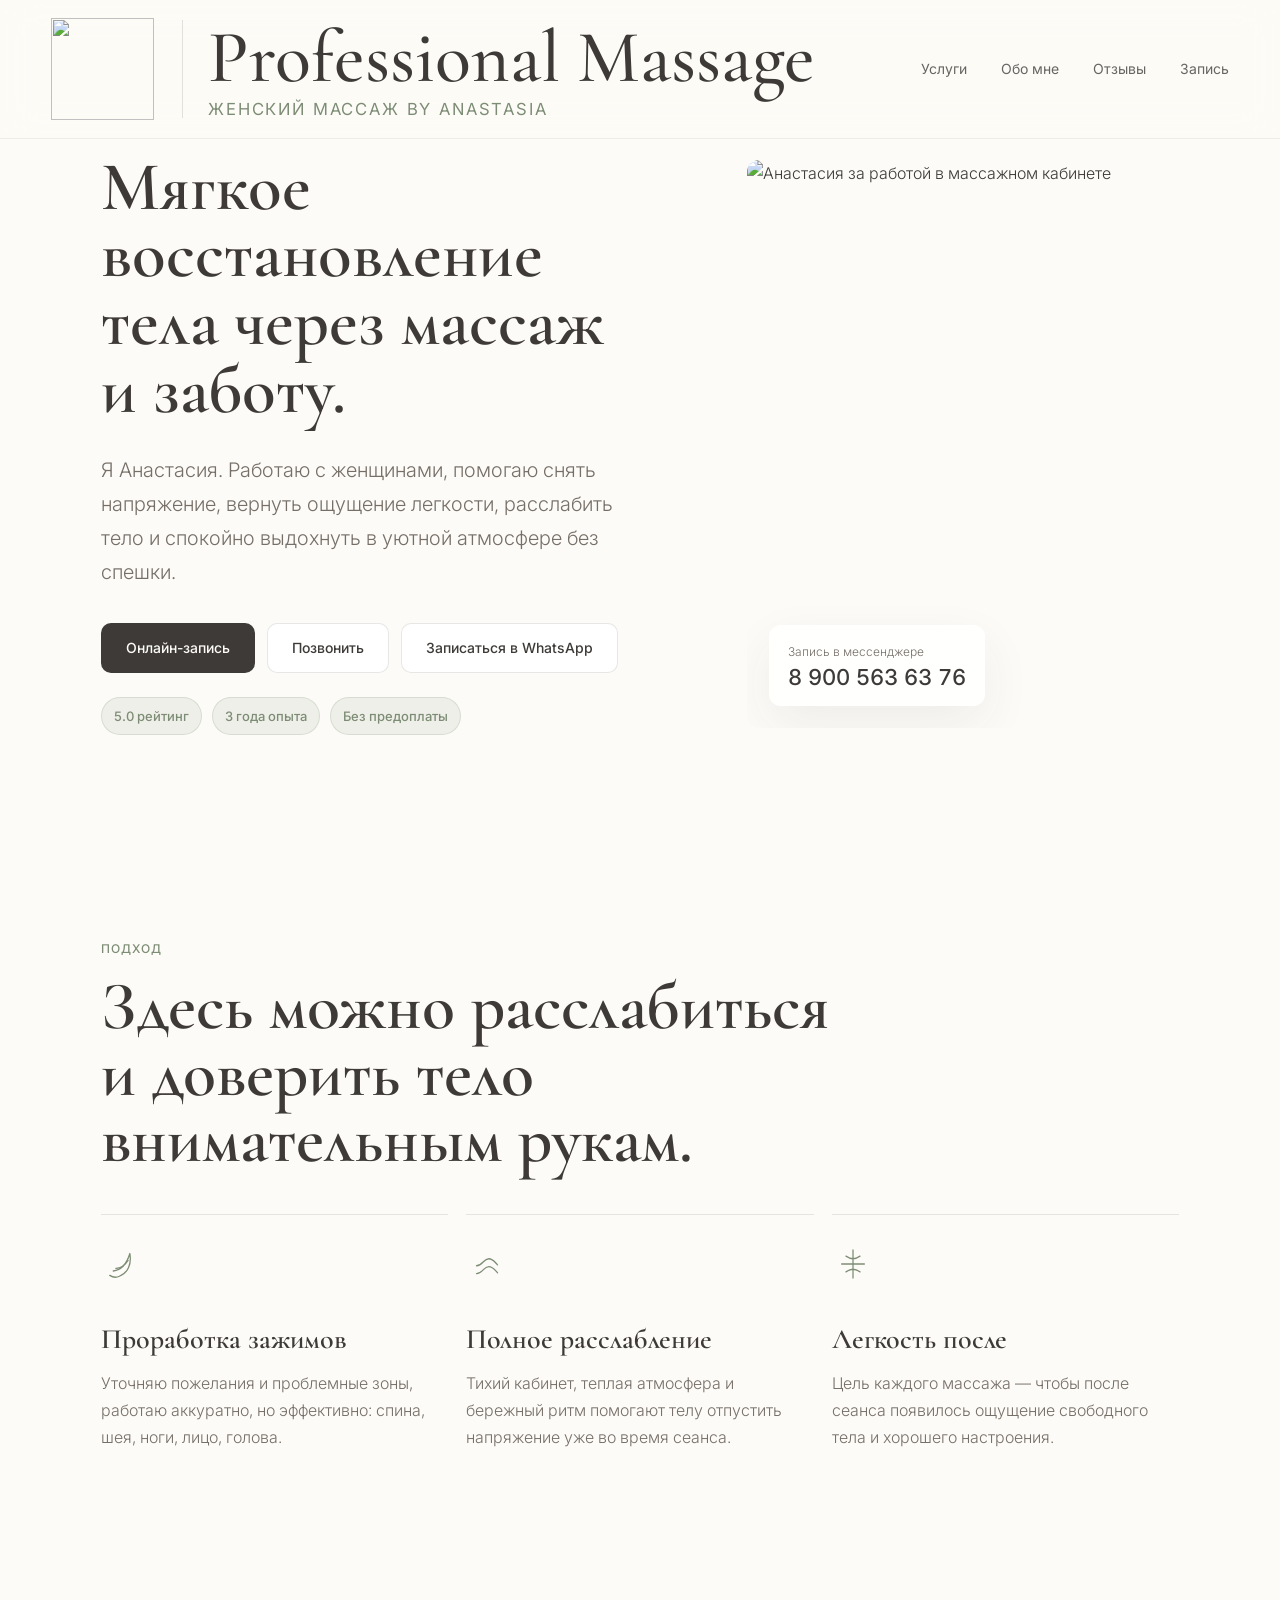
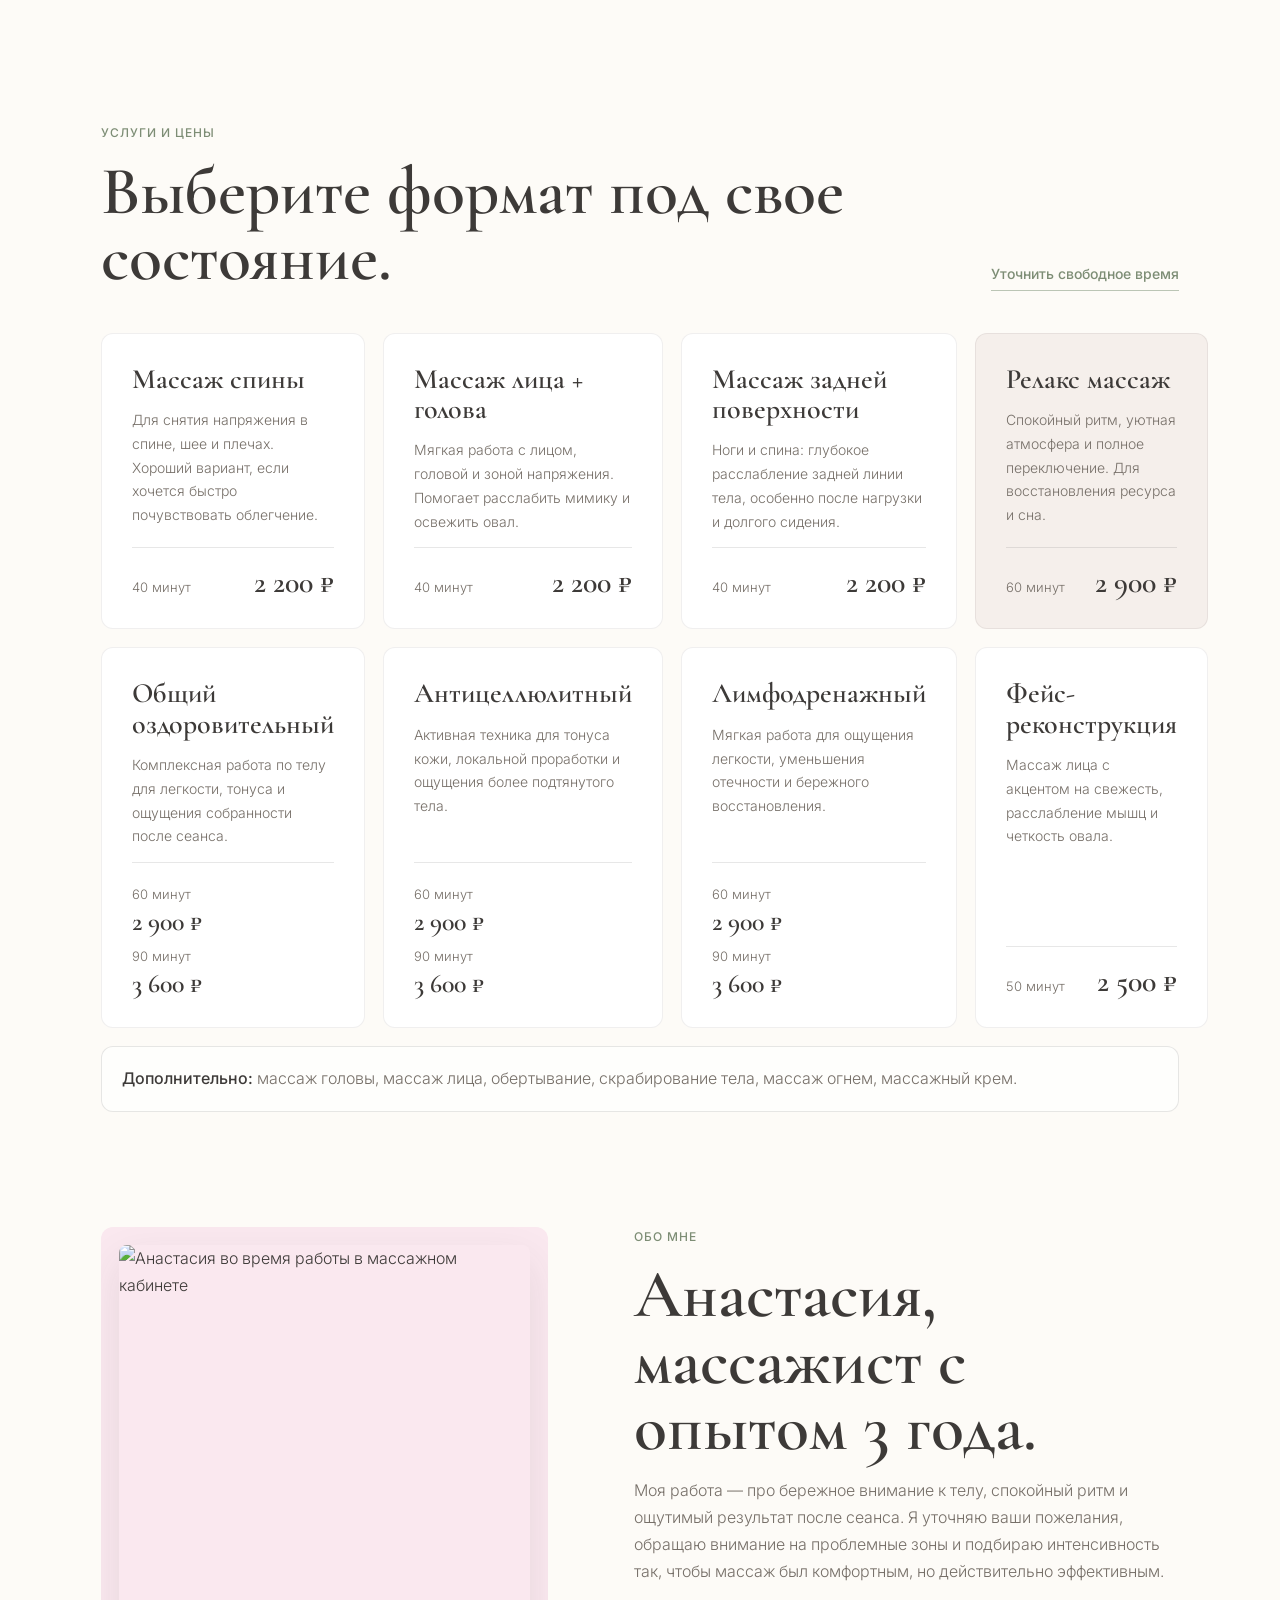
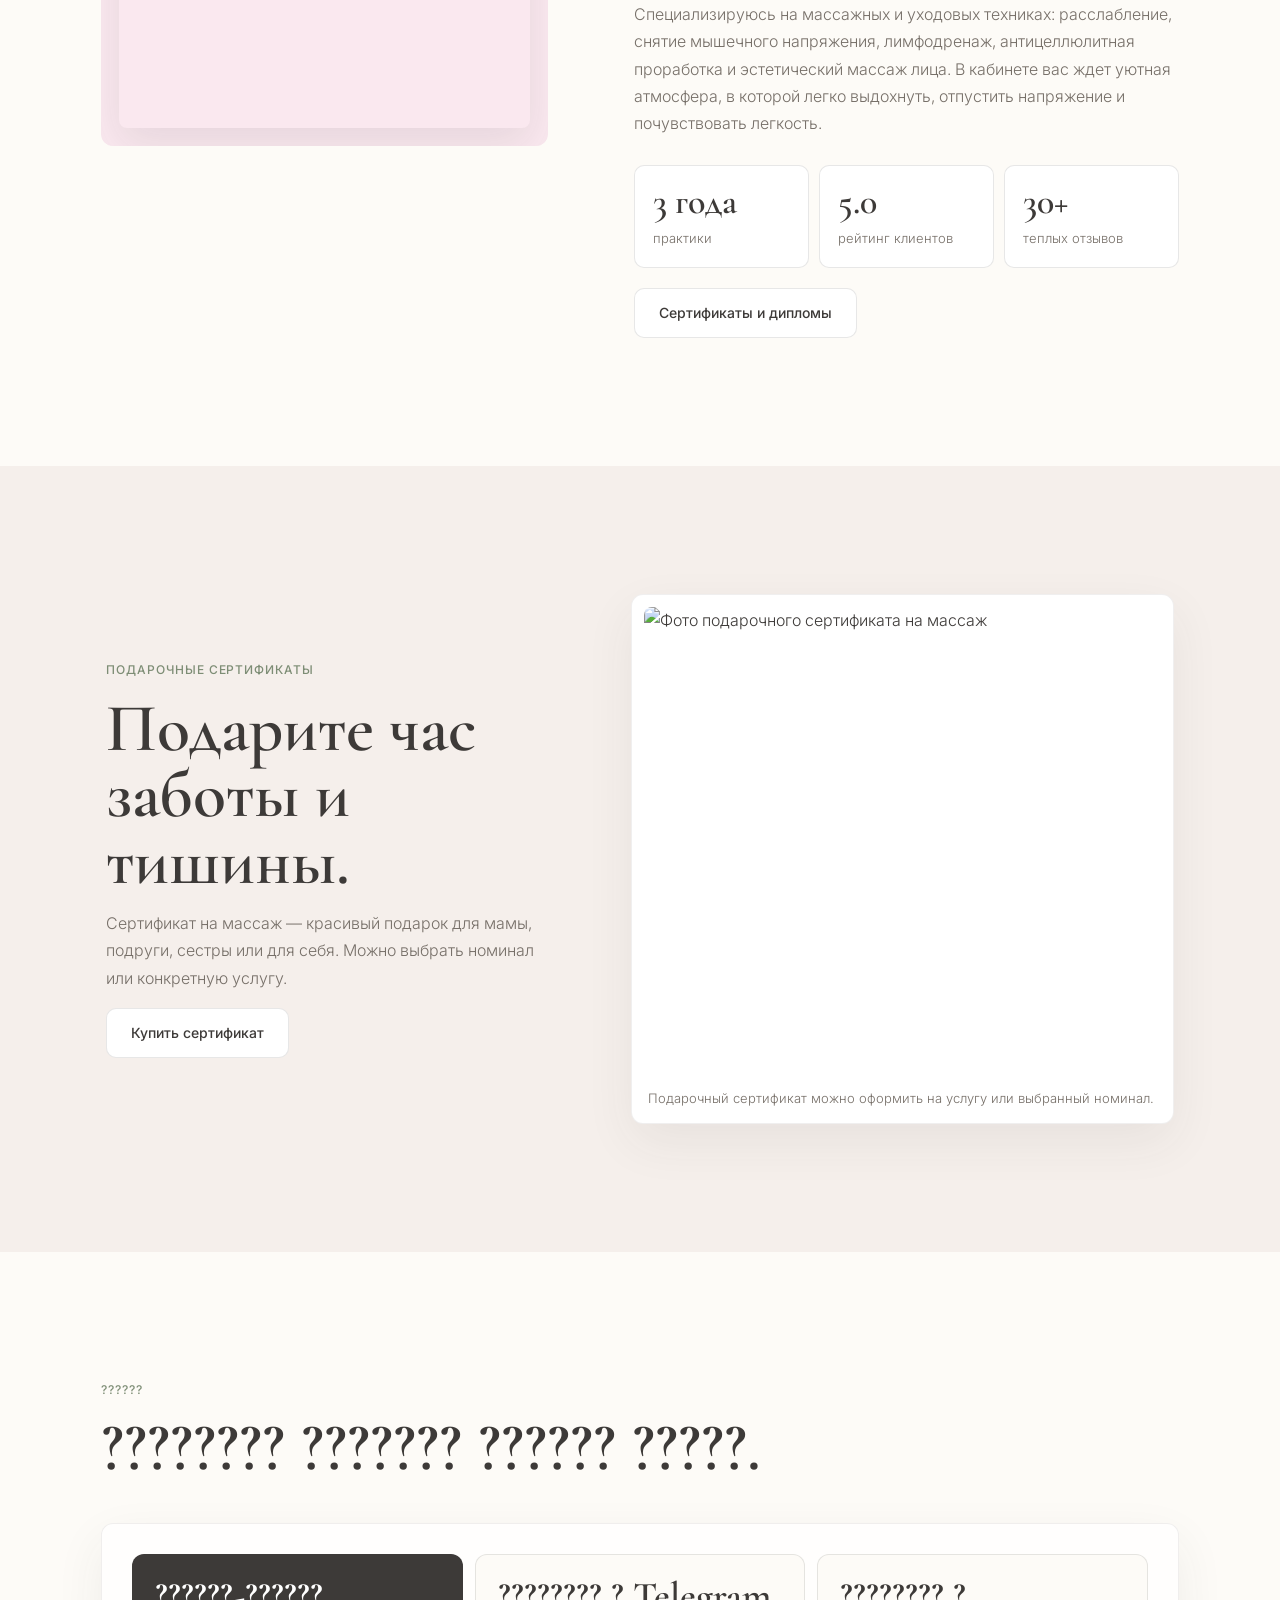
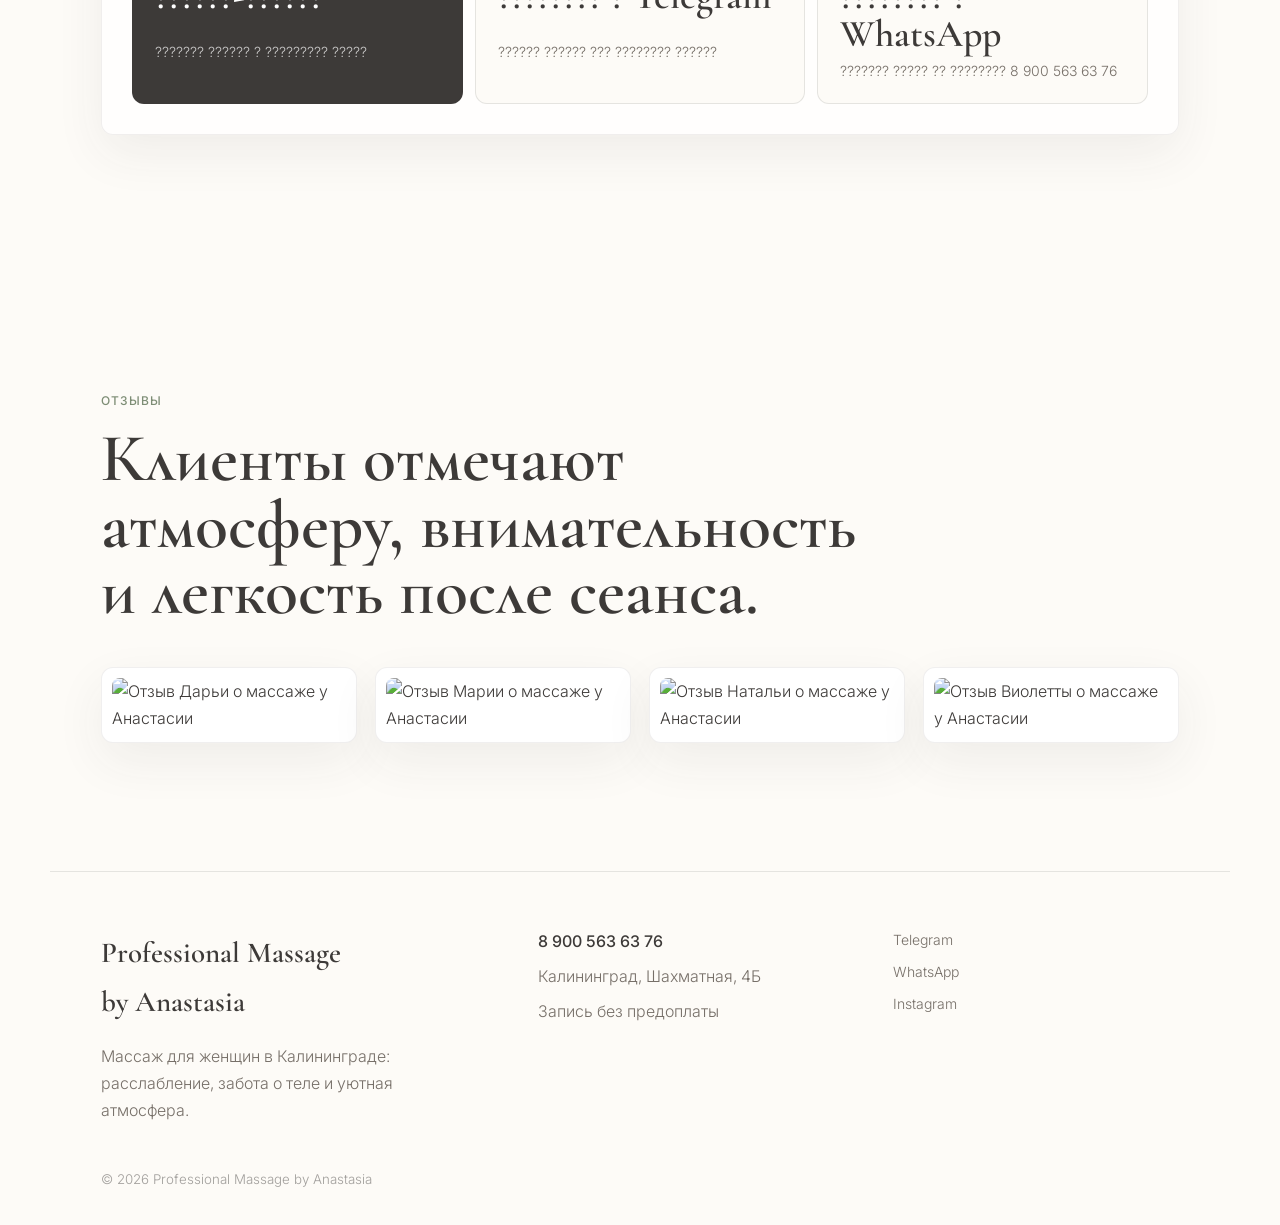
==== commit 61a0a3f5: "Replace booking widget with external booking links" ====
--- a/app-20260609-final/index.html
+++ b/app-20260609-final/index.html
@@ -6,7 +6,6 @@
     <meta http-equiv="Cache-Control" content="no-store, no-cache, must-revalidate" />
     <meta http-equiv="Pragma" content="no-cache" />
     <meta http-equiv="Expires" content="0" />
-    <base href="../" />
     <title>Professional Massage by Anastasia | Массаж в Калининграде</title>
     <meta
       name="description"
@@ -18,7 +17,7 @@
       href="https://fonts.googleapis.com/css2?family=Cormorant+Garamond:wght@500;600;700&family=Inter:wght@300;400;500;600&display=swap"
       rel="stylesheet"
     />
-    <meta name="site-version" content="2026-06-09-booking-form-programs" />
+    <meta name="site-version" content="2026-06-09-dikidi-links" />
     <link rel="stylesheet" href="styles-20260609.css" />
   </head>
   <body>
@@ -228,182 +227,23 @@
 
       <section class="booking section-shell" id="booking" aria-labelledby="booking-title">
         <div class="section-heading">
-          <p class="quiet-note">Запись</p>
-          <h2 id="booking-title">Запишитесь онлайн или напишите напрямую.</h2>
-        </div>
-        <div class="booking-panel booking-app" data-booking-widget>
-          <div class="booking-sidebar">
-            <div class="booking-master">
-              <img src="logo-mark.png" alt="" />
-              <div>
-                <span>Мастер</span>
-                <strong>Анастасия</strong>
-                <small>женский массаж · Калининград</small>
-              </div>
-            </div>
-            <ol class="booking-steps" aria-label="Этапы записи">
-              <li class="active">Услуга</li>
-              <li class="active">Дата</li>
-              <li class="active">Время</li>
-              <li>Контакты</li>
-            </ol>
-            <div class="rules-card compact">
-              <h3>Условия записи</h3>
-              <ul>
-                <li>Работаю только с женщинами.</li>
-                <li>Предоплаты нет.</li>
-                <li>Адрес: Калининград, Шахматная, 4Б.</li>
-                <li>Если планы меняются, предупредите заранее.</li>
-              </ul>
-            </div>
-          </div>
-
-          <div class="booking-controls">
-            <div class="booking-block">
-              <div class="booking-block-head">
-                <span>1</span>
-                <h3>Выберите услугу</h3>
-              </div>
-              <div class="service-picker" data-service-picker>
-                <button class="service-option active" type="button" data-service-code="back-40" data-service-value="Массаж спины · 40 минут · 2 200 ₽">
-                  <span>Массаж спины</span>
-                  <small>40 минут · 2 200 ₽</small>
-                </button>
-                <button class="service-option" type="button" data-service-code="face-head-40" data-service-value="Массаж лица + голова · 40 минут · 2 200 ₽">
-                  <span>Массаж лица + голова</span>
-                  <small>40 минут · 2 200 ₽</small>
-                </button>
-                <button class="service-option" type="button" data-service-code="posterior-40" data-service-value="Массаж задней поверхности · 40 минут · 2 200 ₽">
-                  <span>Массаж задней поверхности</span>
-                  <small>40 минут · 2 200 ₽</small>
-                </button>
-                <button class="service-option" type="button" data-service-code="relax-60" data-service-value="Релакс массаж · 60 минут · 2 900 ₽">
-                  <span>Релакс массаж</span>
-                  <small>60 минут · 2 900 ₽</small>
-                </button>
-                <article class="program-card">
-                  <div>
-                    <strong>Общий оздоровительный</strong>
-                    <small>комплексная работа по телу</small>
-                  </div>
-                  <div class="program-options">
-                    <button class="program-choice" type="button" data-service-code="general-60" data-service-value="Общий оздоровительный · 60 минут · 2 900 ₽">60 минут · 2 900 ₽</button>
-                    <button class="program-choice" type="button" data-service-code="general-90" data-service-value="Общий оздоровительный · 90 минут · 3 600 ₽">90 минут · 3 600 ₽</button>
-                  </div>
-                </article>
-                <article class="program-card">
-                  <div>
-                    <strong>Антицеллюлитный</strong>
-                    <small>активная техника для тонуса кожи</small>
-                  </div>
-                  <div class="program-options">
-                    <button class="program-choice" type="button" data-service-code="anti-60" data-service-value="Антицеллюлитный · 60 минут · 2 900 ₽">60 минут · 2 900 ₽</button>
-                    <button class="program-choice" type="button" data-service-code="anti-90" data-service-value="Антицеллюлитный · 90 минут · 3 600 ₽">90 минут · 3 600 ₽</button>
-                  </div>
-                </article>
-                <article class="program-card">
-                  <div>
-                    <strong>Лимфодренажный</strong>
-                    <small>мягкая работа для ощущения легкости</small>
-                  </div>
-                  <div class="program-options">
-                    <button class="program-choice" type="button" data-service-code="lymph-60" data-service-value="Лимфодренажный · 60 минут · 2 900 ₽">60 минут · 2 900 ₽</button>
-                    <button class="program-choice" type="button" data-service-code="lymph-90" data-service-value="Лимфодренажный · 90 минут · 3 600 ₽">90 минут · 3 600 ₽</button>
-                  </div>
-                </article>
-                <button class="service-option" type="button" data-service-code="face-reconstruction-50" data-service-value="Фейс-реконструкция · 50 минут · 2 500 ₽">
-                  <span>Фейс-реконструкция</span>
-                  <small>50 минут · 2 500 ₽</small>
-                </button>
-              </div>
-            </div>
-
-            <div class="booking-block">
-              <div class="booking-block-head">
-                <span>2</span>
-                <h3>Выберите дату</h3>
-              </div>
-              <div class="calendar-head">
-                <strong>Июнь</strong>
-                <span>ближайшие свободные дни</span>
-              </div>
-              <div class="date-grid" data-date-picker>
-                <button class="date-button active" type="button" data-date-value="10 июня, среда"><span>ср</span><strong>10</strong></button>
-                <button class="date-button" type="button" data-date-value="11 июня, четверг"><span>чт</span><strong>11</strong></button>
-                <button class="date-button" type="button" data-date-value="12 июня, пятница"><span>пт</span><strong>12</strong></button>
-                <button class="date-button" type="button" data-date-value="13 июня, суббота"><span>сб</span><strong>13</strong></button>
-                <button class="date-button" type="button" data-date-value="16 июня, вторник"><span>вт</span><strong>16</strong></button>
-                <button class="date-button" type="button" data-date-value="17 июня, среда"><span>ср</span><strong>17</strong></button>
-                <button class="date-button" type="button" data-date-value="18 июня, четверг"><span>чт</span><strong>18</strong></button>
-              </div>
-            </div>
-
-            <div class="booking-block">
-              <div class="booking-block-head">
-                <span>3</span>
-                <h3>Свободное время</h3>
-              </div>
-              <div class="time-periods">
-                <div class="time-groups" data-time-picker>
-                  <button class="time-chip active" type="button" data-time-value="10:00">10:00</button>
-                  <button class="time-chip" type="button" data-time-value="11:30">11:30</button>
-                  <button class="time-chip" type="button" data-time-value="13:00">13:00</button>
-                  <button class="time-chip" type="button" data-time-value="14:30">14:30</button>
-                  <button class="time-chip" type="button" data-time-value="16:00">16:00</button>
-                  <button class="time-chip" type="button" data-time-value="17:30">17:30</button>
-                  <button class="time-chip" type="button" data-time-value="19:00">19:00</button>
-                </div>
-              </div>
-            </div>
-          </div>
-
-          <aside class="booking-summary-card">
-            <span>Ваша запись</span>
-            <strong data-booking-summary>Массаж спины · 40 минут · 2 200 ₽</strong>
-            <dl>
-              <div>
-                <dt>Дата</dt>
-                <dd data-booking-date>10 июня, среда</dd>
-              </div>
-              <div>
-                <dt>Время</dt>
-                <dd data-booking-time>10:00</dd>
-              </div>
-              <div>
-                <dt>Оплата</dt>
-                <dd>без предоплаты</dd>
-              </div>
-            </dl>
-            <div class="contact-buttons">
-              <button class="button primary full" type="button" data-open-booking-form>Записаться</button>
-            </div>
-          </aside>
-        </div>
-        <form class="booking-form" id="booking-form" data-booking-form aria-hidden="true">
-          <div>
-            <p class="quiet-note">Анкета</p>
-            <h3>Оставьте контакты для подтверждения записи.</h3>
-            <p>После отправки заявка будет готова для подключения к боту. Пока можно дублировать запись в WhatsApp.</p>
-          </div>
-          <label>
-            Имя
-            <input type="text" name="name" placeholder="Ваше имя" autocomplete="name" required />
-          </label>
-          <label>
-            Телефон
-            <input type="tel" name="phone" placeholder="+7 ___ ___ __ __" autocomplete="tel" required />
-          </label>
-          <label>
-            Комментарий
-            <textarea name="comment" rows="3" placeholder="Например: хочу мягкую проработку спины"></textarea>
-          </label>
-          <input type="hidden" name="booking" data-booking-payload />
-          <div class="form-actions">
-            <button class="button primary" type="submit">Отправить заявку</button>
-            <a class="button secondary" data-whatsapp-booking href="https://wa.me/79005636376" target="_blank" rel="noreferrer">Продублировать в WhatsApp</a>
-          </div>
-          <p class="form-status" data-form-status aria-live="polite"></p>
-        </form>
+          <p class="quiet-note">??????</p>
+          <h2 id="booking-title">???????? ??????? ?????? ?????.</h2>
+        </div>
+        <div class="booking-links-panel">
+          <a class="booking-link primary" href="https://dikidi.net/1915718?p=1.pi-ssm" target="_blank" rel="noreferrer">
+            <span>??????-??????</span>
+            <small>??????? ?????? ? ????????? ?????</small>
+          </a>
+          <a class="booking-link" href="https://t.me/massage_by_anastasiia" target="_blank" rel="noreferrer">
+            <span>???????? ? Telegram</span>
+            <small>?????? ?????? ??? ???????? ??????</small>
+          </a>
+          <a class="booking-link" href="https://wa.me/79005636376" target="_blank" rel="noreferrer">
+            <span>???????? ? WhatsApp</span>
+            <small>??????? ????? ?? ???????? 8 900 563 63 76</small>
+          </a>
+        </div>
       </section>
 
       <section class="testimonials section-shell" id="reviews" aria-labelledby="reviews-title">
--- a/app-20260609-final/styles-20260609.css
+++ b/app-20260609-final/styles-20260609.css
@@ -1166,6 +1166,56 @@
   gap: 10px;
 }
 
+.booking-links-panel {
+  background: rgba(255, 255, 255, 0.76);
+  border: 1px solid rgba(61, 58, 56, 0.08);
+  border-radius: 12px;
+  box-shadow: var(--shadow);
+  display: grid;
+  gap: 12px;
+  grid-template-columns: repeat(3, minmax(0, 1fr));
+  padding: clamp(18px, 3vw, 30px);
+}
+
+.booking-link {
+  background: var(--cream);
+  border: 1px solid var(--line);
+  border-radius: 12px;
+  color: var(--coffee);
+  display: grid;
+  gap: 8px;
+  min-height: 118px;
+  padding: 22px;
+  transition: all 0.3s ease;
+}
+
+.booking-link:hover {
+  border-color: rgba(163, 177, 155, 0.82);
+  transform: translateY(-2px);
+}
+
+.booking-link.primary {
+  background: var(--coffee);
+  color: var(--surface);
+}
+
+.booking-link span {
+  font-family: var(--serif);
+  font-size: clamp(28px, 3vw, 38px);
+  font-weight: 600;
+  line-height: 1;
+}
+
+.booking-link small {
+  color: var(--muted);
+  font-size: 14px;
+  line-height: 1.45;
+}
+
+.booking-link.primary small {
+  color: rgba(255, 255, 255, 0.72);
+}
+
 .booking-form {
   background: var(--surface);
   border: 1px solid rgba(61, 58, 56, 0.08);
@@ -1418,6 +1468,14 @@
   .booking-form,
   .footer {
     grid-template-columns: 1fr;
+  }
+
+  .booking-links-panel {
+    grid-template-columns: 1fr;
+  }
+
+  .booking-link {
+    min-height: 94px;
   }
 
   .booking-summary-card {
@@ -1592,7 +1650,23 @@
   }
 
   .date-grid {
-    grid-template-columns: repeat(2, 1fr);
+    gap: 8px;
+    grid-template-columns: repeat(3, minmax(0, 1fr));
+  }
+
+  .date-button {
+    aspect-ratio: auto;
+    min-height: 68px;
+    padding: 10px 8px;
+  }
+
+  .date-button span {
+    font-size: 10px;
+    margin-bottom: 8px;
+  }
+
+  .date-button strong {
+    font-size: 25px;
   }
 
   .footer {
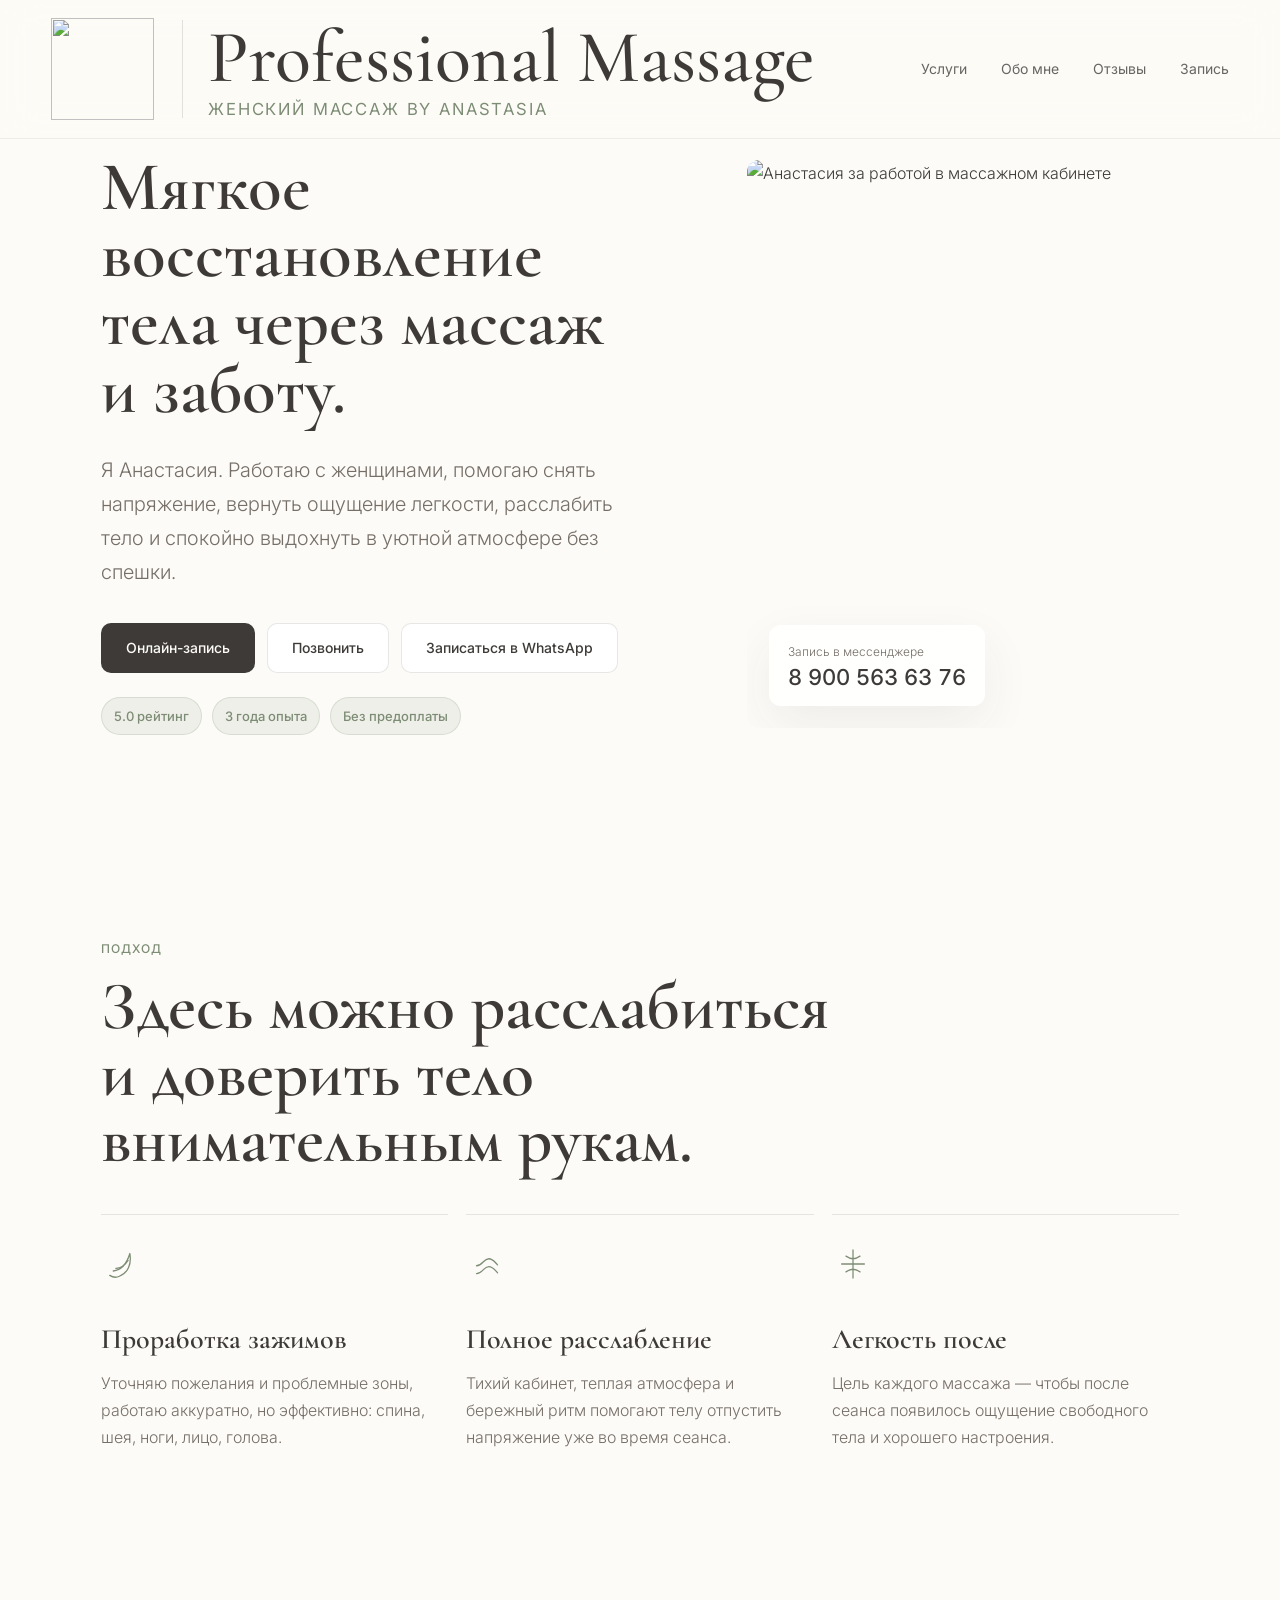
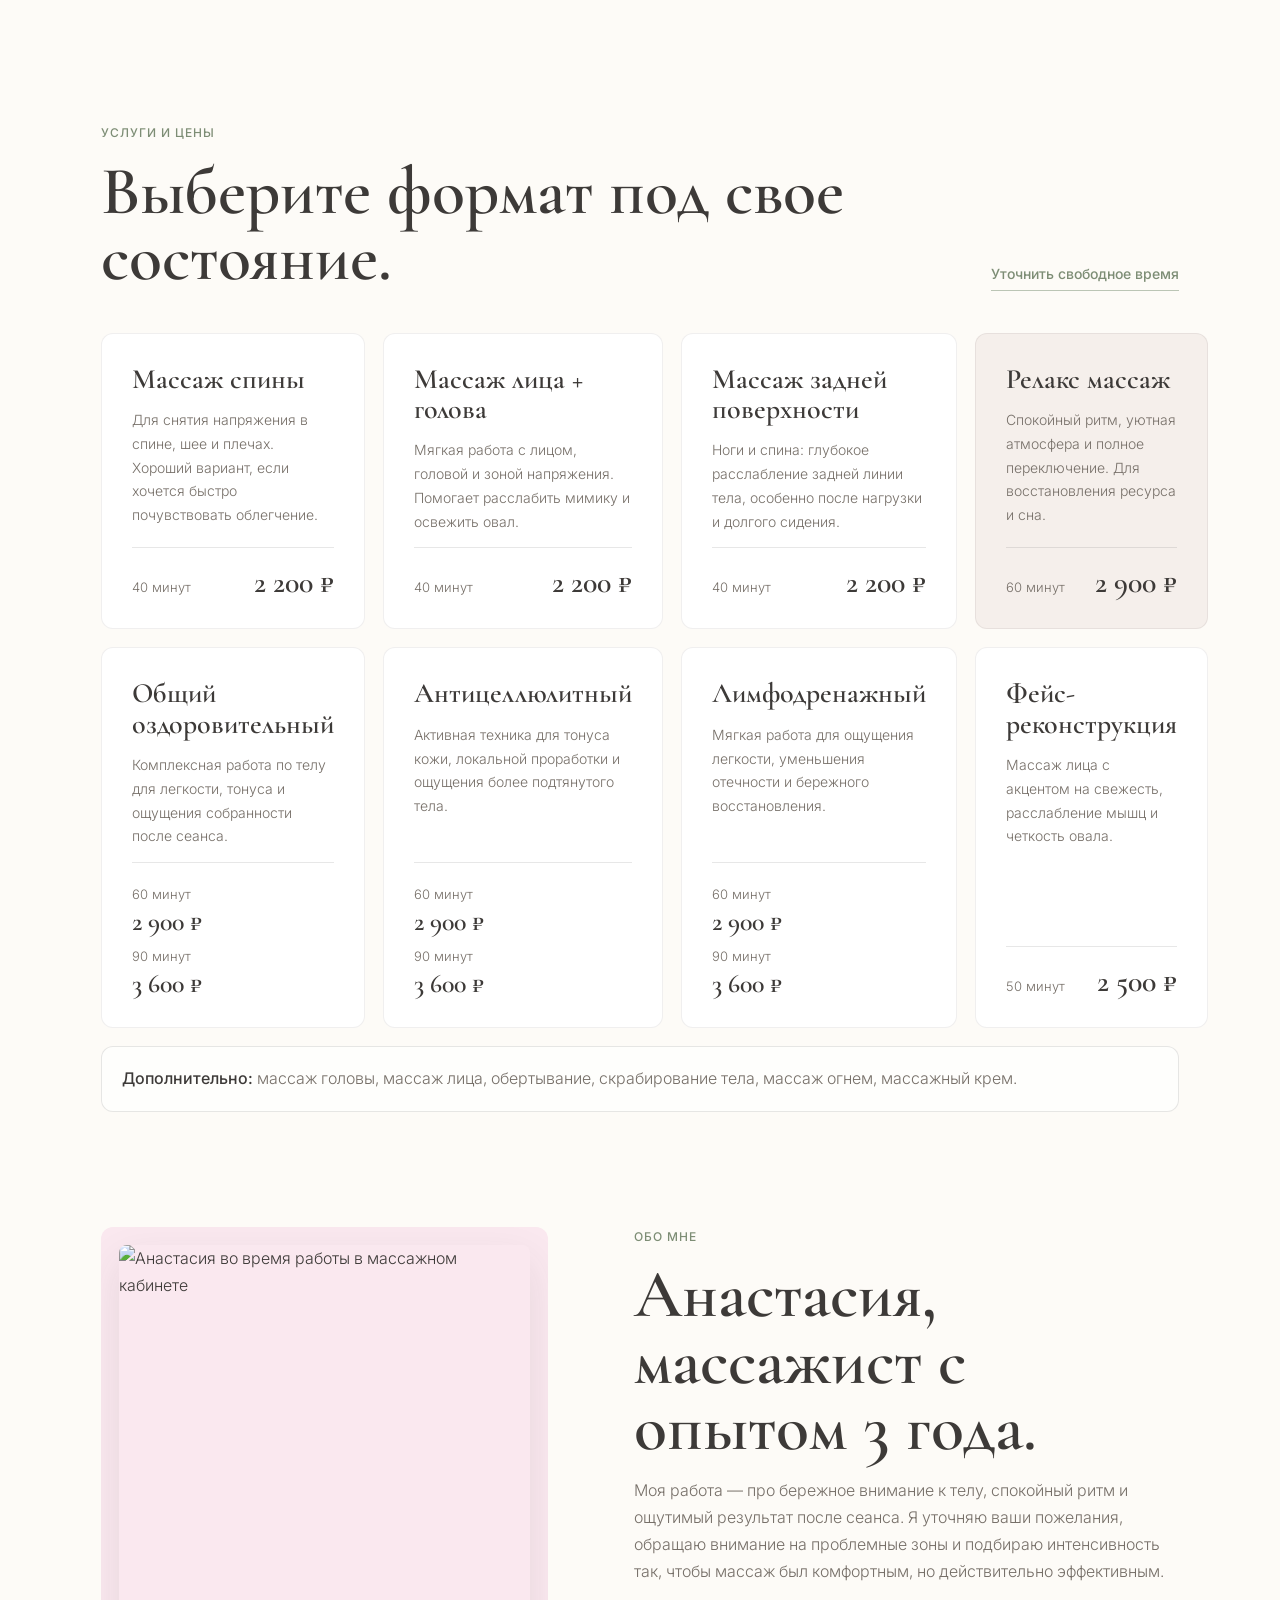
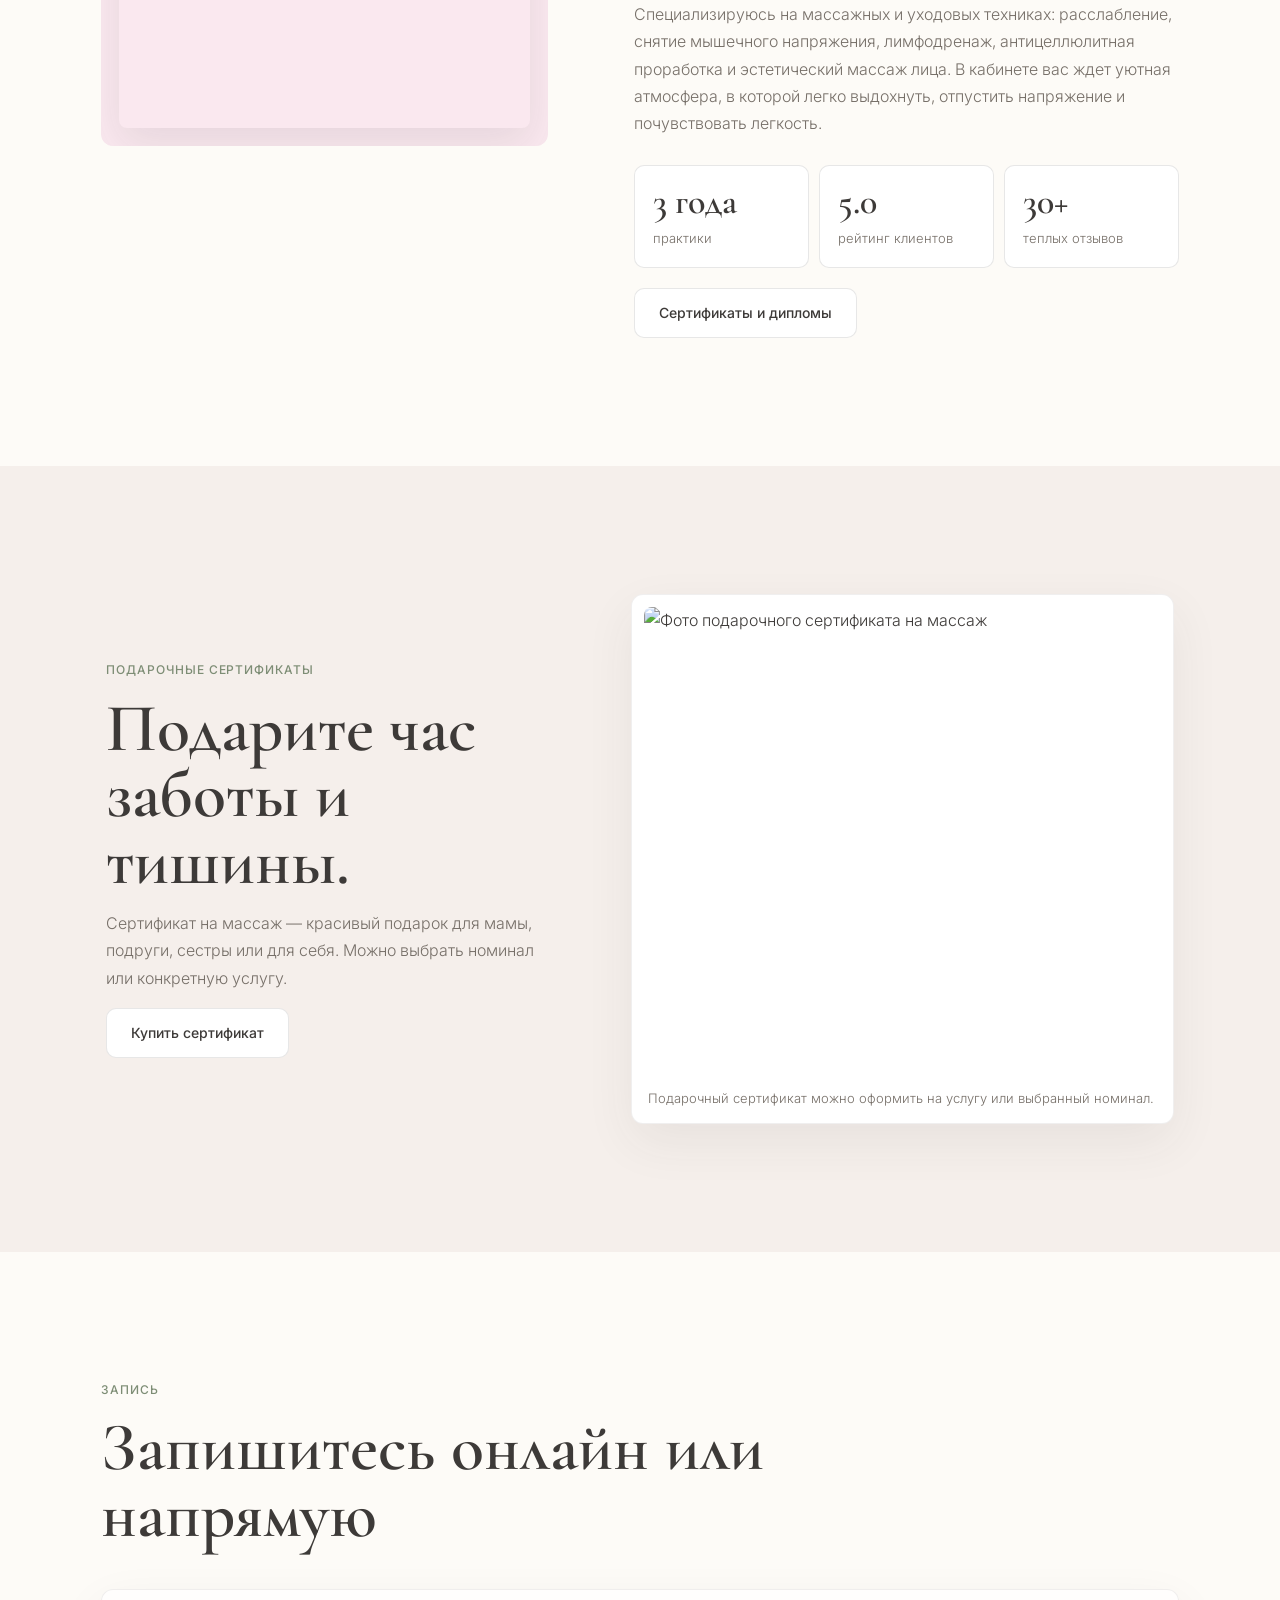
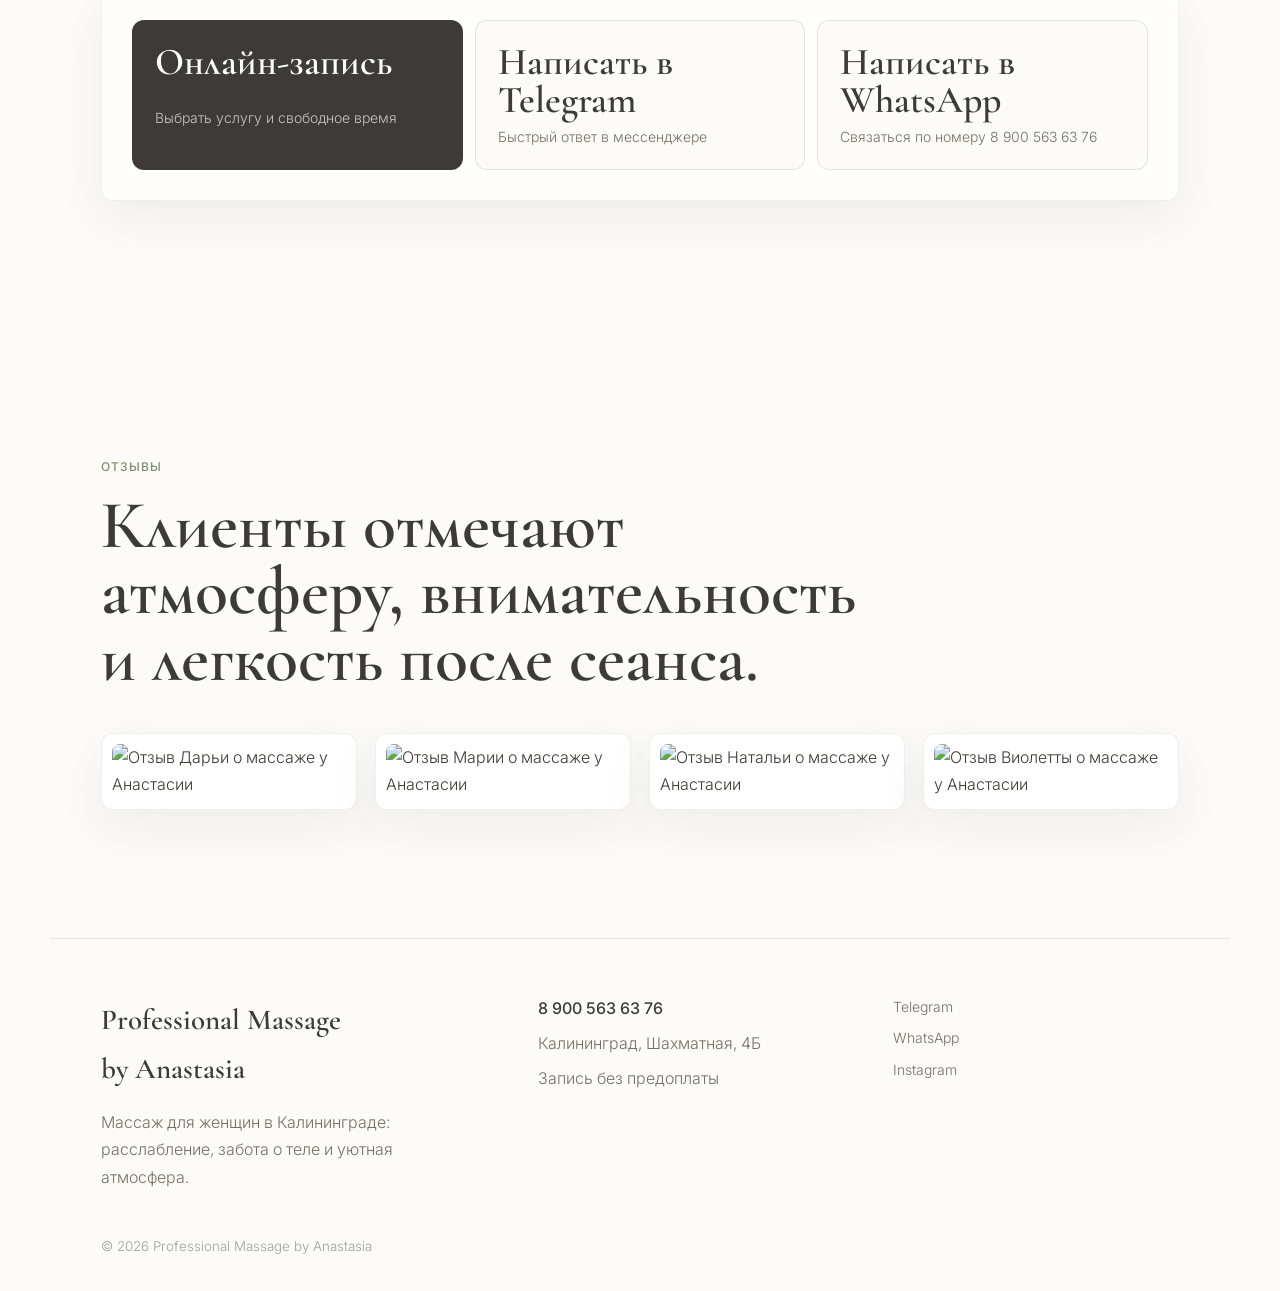
==== commit 542a185c: "Fix UTF-8 booking links copy" ====
--- a/app-20260609-final/index.html
+++ b/app-20260609-final/index.html
@@ -1,7 +1,7 @@
 <!DOCTYPE html>
 <html lang="ru">
   <head>
-    <meta charset="UTF-8" />
+    <meta charset="UTF-8">
     <meta name="viewport" content="width=device-width, initial-scale=1.0" />
     <meta http-equiv="Cache-Control" content="no-store, no-cache, must-revalidate" />
     <meta http-equiv="Pragma" content="no-cache" />
@@ -17,7 +17,7 @@
       href="https://fonts.googleapis.com/css2?family=Cormorant+Garamond:wght@500;600;700&family=Inter:wght@300;400;500;600&display=swap"
       rel="stylesheet"
     />
-    <meta name="site-version" content="2026-06-09-dikidi-links" />
+    <meta name="site-version" content="2026-06-09-dikidi-links-utf8" />
     <link rel="stylesheet" href="styles-20260609.css" />
   </head>
   <body>
@@ -50,7 +50,7 @@
             расслабить тело и спокойно выдохнуть в уютной атмосфере без спешки.
           </p>
           <div class="hero-actions">
-            <a class="button primary" href="#booking">Онлайн-запись</a>
+            <a class="button primary" href="https://dikidi.net/1915718?p=1.pi-ssm" target="_blank" rel="noreferrer">Онлайн-запись</a>
             <a class="button secondary" href="tel:+79005636376">Позвонить</a>
             <a class="button secondary" href="https://wa.me/79005636376" target="_blank" rel="noreferrer">Записаться в WhatsApp</a>
           </div>
@@ -227,21 +227,21 @@
 
       <section class="booking section-shell" id="booking" aria-labelledby="booking-title">
         <div class="section-heading">
-          <p class="quiet-note">??????</p>
-          <h2 id="booking-title">???????? ??????? ?????? ?????.</h2>
+          <p class="quiet-note">Запись</p>
+          <h2 id="booking-title">Запишитесь онлайн или напрямую</h2>
         </div>
         <div class="booking-links-panel">
           <a class="booking-link primary" href="https://dikidi.net/1915718?p=1.pi-ssm" target="_blank" rel="noreferrer">
-            <span>??????-??????</span>
-            <small>??????? ?????? ? ????????? ?????</small>
+            <span>Онлайн-запись</span>
+            <small>Выбрать услугу и свободное время</small>
           </a>
           <a class="booking-link" href="https://t.me/massage_by_anastasiia" target="_blank" rel="noreferrer">
-            <span>???????? ? Telegram</span>
-            <small>?????? ?????? ??? ???????? ??????</small>
+            <span>Написать в Telegram</span>
+            <small>Быстрый ответ в мессенджере</small>
           </a>
           <a class="booking-link" href="https://wa.me/79005636376" target="_blank" rel="noreferrer">
-            <span>???????? ? WhatsApp</span>
-            <small>??????? ????? ?? ???????? 8 900 563 63 76</small>
+            <span>Написать в WhatsApp</span>
+            <small>Связаться по номеру 8 900 563 63 76</small>
           </a>
         </div>
       </section>
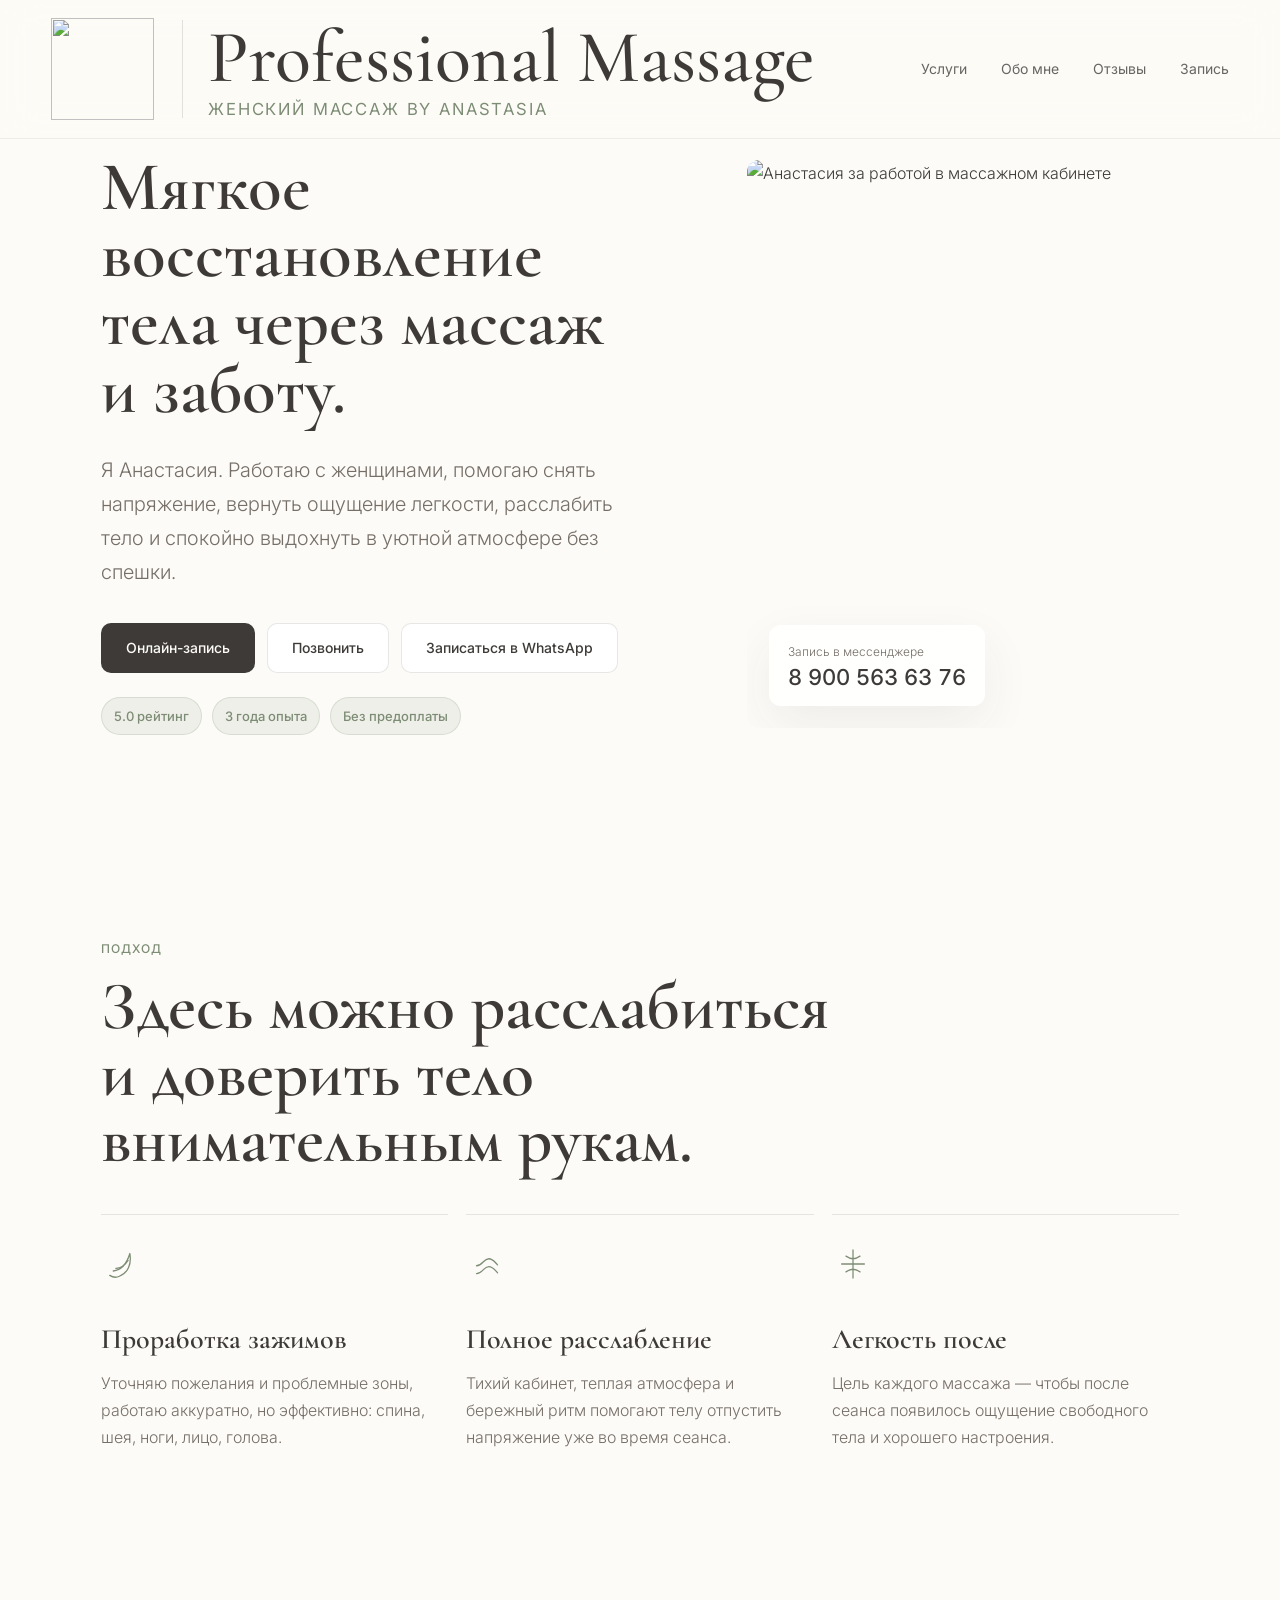
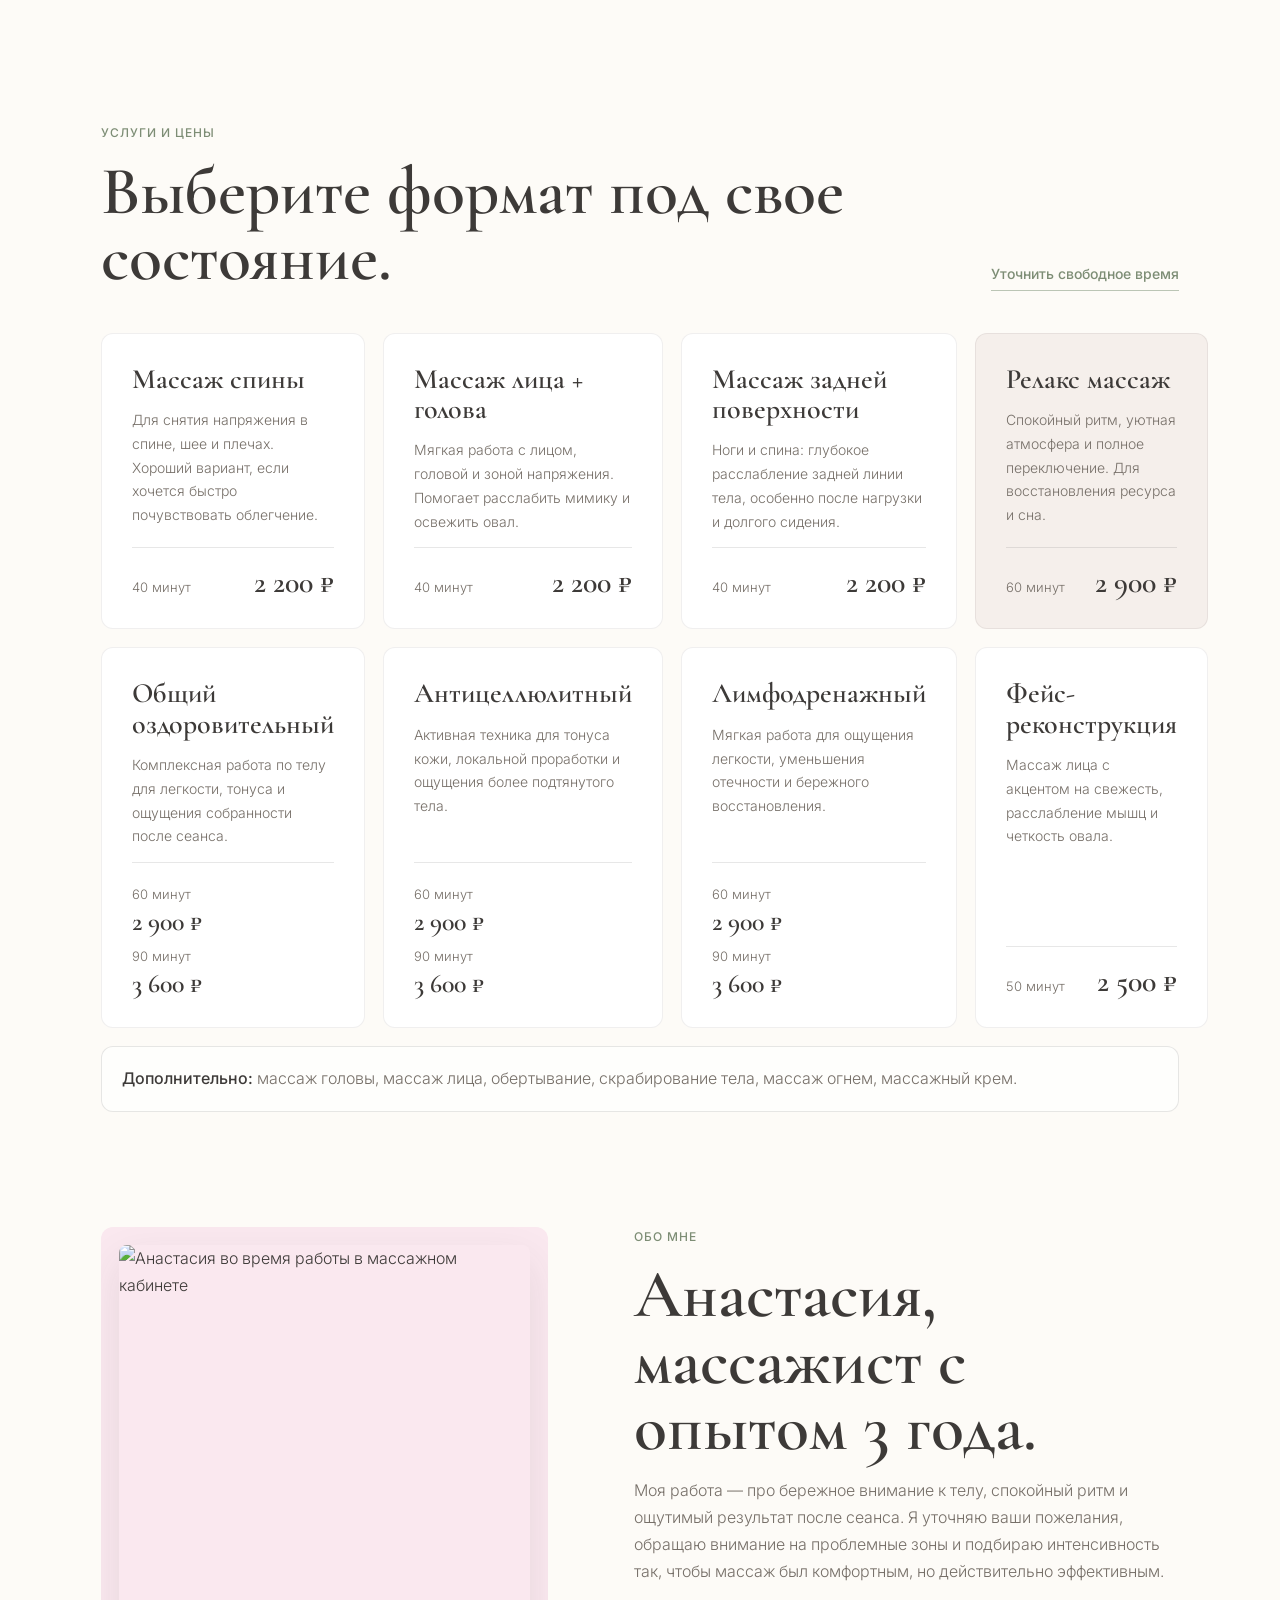
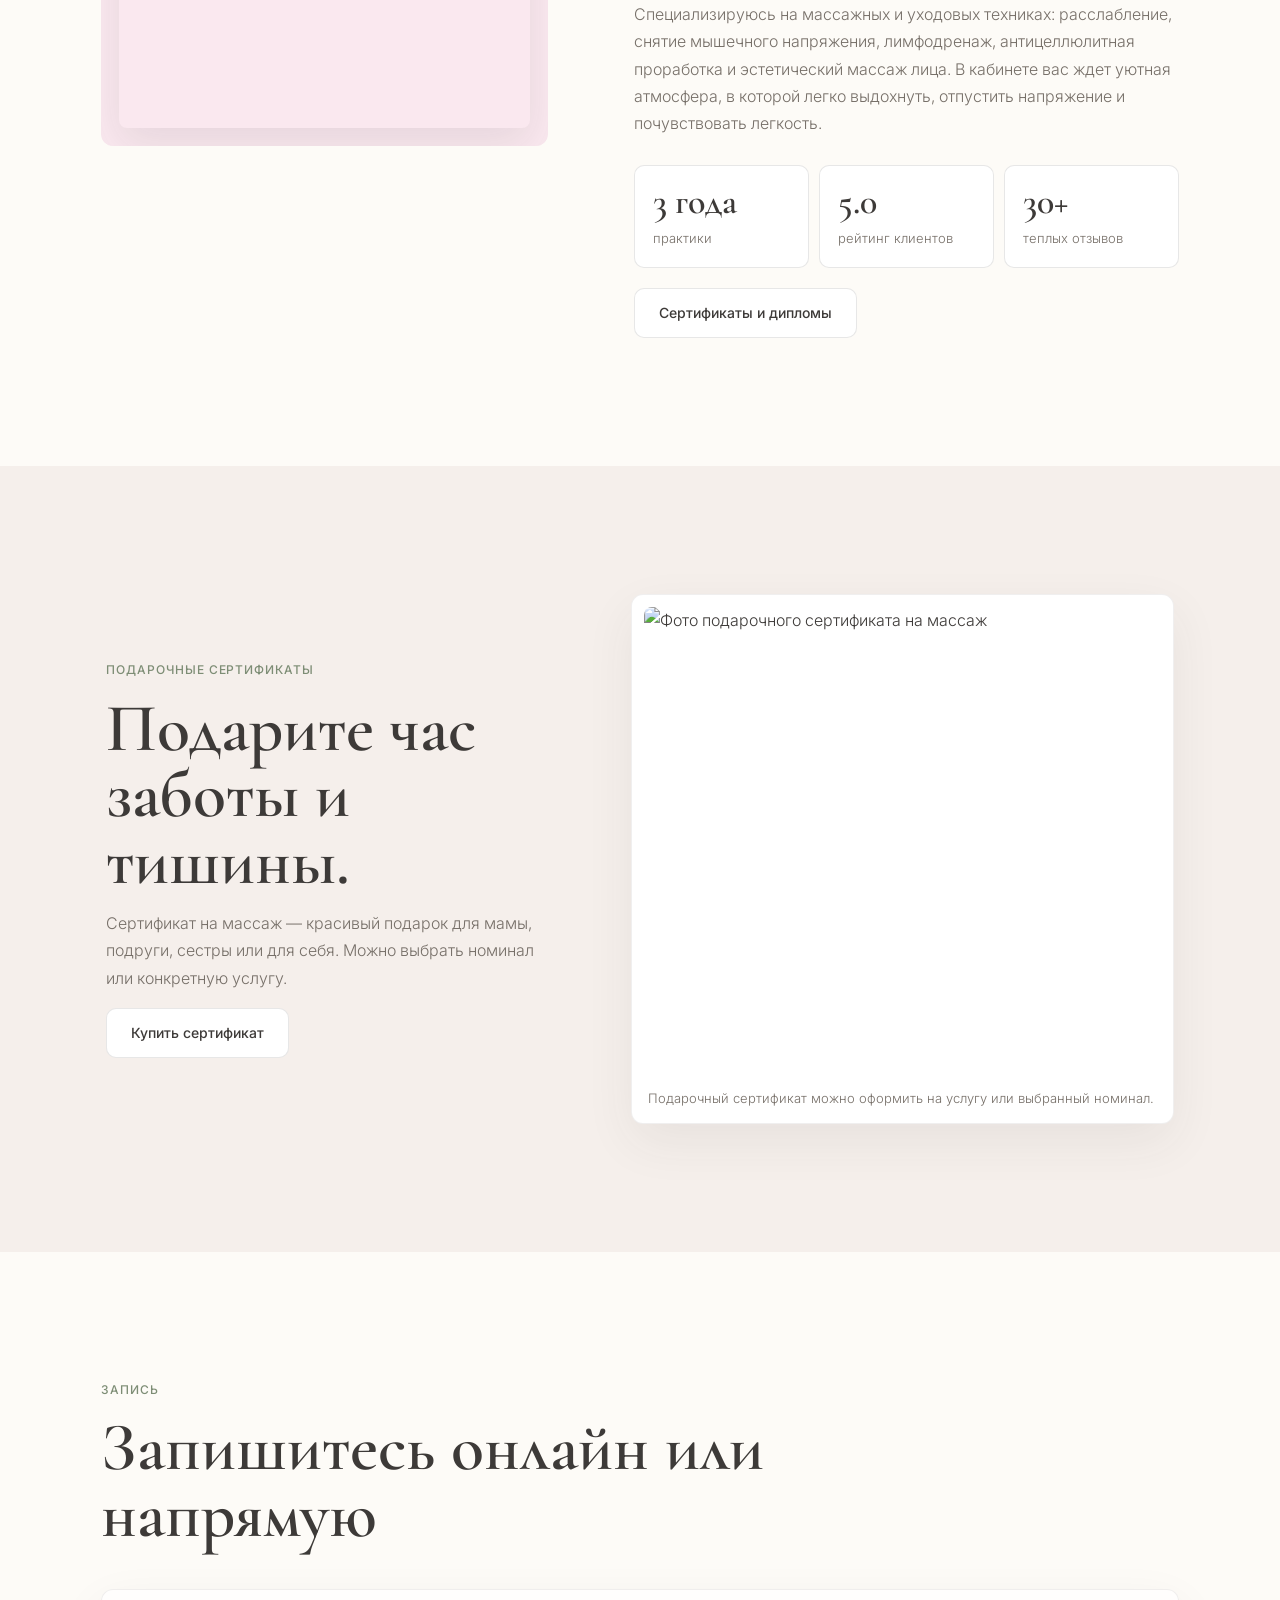
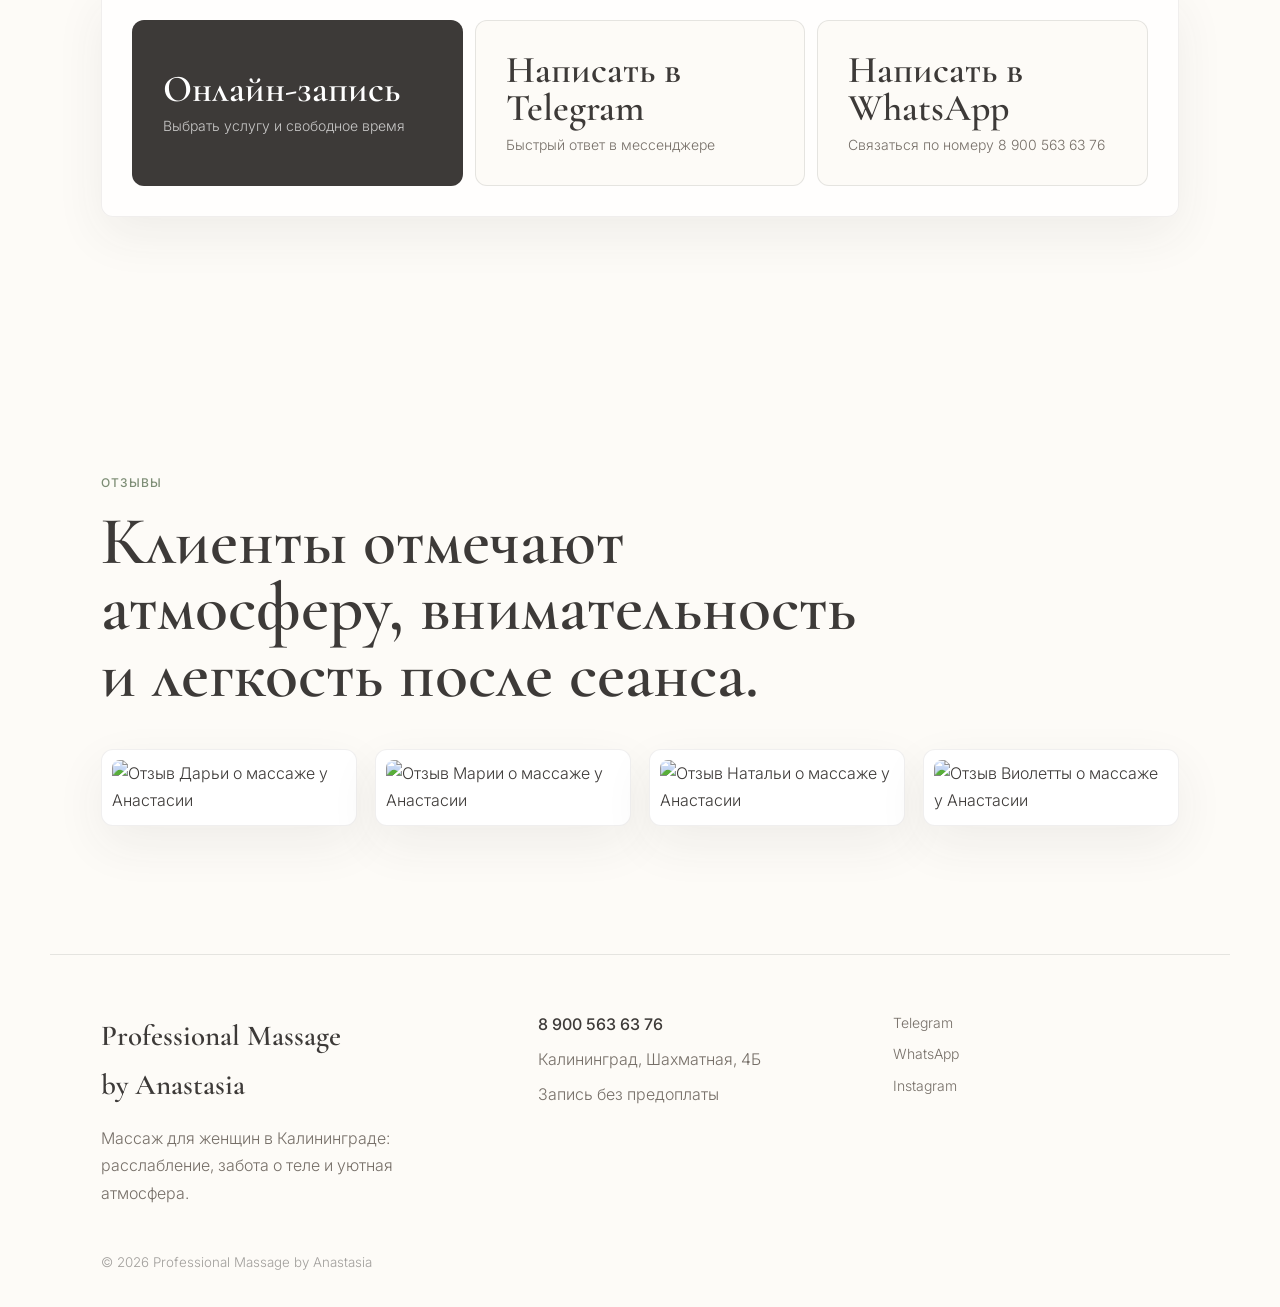
==== commit 5c574ee8: "Add photo blend booking links" ====
--- a/app-20260609-final/index.html
+++ b/app-20260609-final/index.html
@@ -17,7 +17,10 @@
       href="https://fonts.googleapis.com/css2?family=Cormorant+Garamond:wght@500;600;700&family=Inter:wght@300;400;500;600&display=swap"
       rel="stylesheet"
     />
-    <meta name="site-version" content="2026-06-09-dikidi-links-utf8" />
+    <meta name="site-version" content="2026-06-09-photo-blend-links" />
+    <link rel="preload" as="image" href="booking-online.webp" />
+    <link rel="preload" as="image" href="booking-telegram.webp" />
+    <link rel="preload" as="image" href="booking-whatsapp.webp" />
     <link rel="stylesheet" href="styles-20260609.css" />
   </head>
   <body>
@@ -231,15 +234,15 @@
           <h2 id="booking-title">Запишитесь онлайн или напрямую</h2>
         </div>
         <div class="booking-links-panel">
-          <a class="booking-link primary" href="https://dikidi.net/1915718?p=1.pi-ssm" target="_blank" rel="noreferrer">
+          <a class="booking-link booking-online primary" href="https://dikidi.net/1915718?p=1.pi-ssm" target="_blank" rel="noreferrer">
             <span>Онлайн-запись</span>
             <small>Выбрать услугу и свободное время</small>
           </a>
-          <a class="booking-link" href="https://t.me/massage_by_anastasiia" target="_blank" rel="noreferrer">
+          <a class="booking-link booking-telegram" href="https://t.me/massage_by_anastasiia" target="_blank" rel="noreferrer">
             <span>Написать в Telegram</span>
             <small>Быстрый ответ в мессенджере</small>
           </a>
-          <a class="booking-link" href="https://wa.me/79005636376" target="_blank" rel="noreferrer">
+          <a class="booking-link booking-whatsapp" href="https://wa.me/79005636376" target="_blank" rel="noreferrer">
             <span>Написать в WhatsApp</span>
             <small>Связаться по номеру 8 900 563 63 76</small>
           </a>
--- a/app-20260609-final/styles-20260609.css
+++ b/app-20260609-final/styles-20260609.css
@@ -1183,20 +1183,73 @@
   border-radius: 12px;
   color: var(--coffee);
   display: grid;
+  align-content: center;
   gap: 8px;
-  min-height: 118px;
-  padding: 22px;
-  transition: all 0.3s ease;
-}
-
-.booking-link:hover {
+  isolation: isolate;
+  min-height: 150px;
+  overflow: hidden;
+  padding: clamp(22px, 3vw, 30px);
+  position: relative;
+  transition: all 0.3s ease;
+}
+
+.booking-link::before {
+  background-image:
+    linear-gradient(90deg, rgba(24, 22, 21, 0.68), rgba(24, 22, 21, 0.28)),
+    var(--booking-photo);
+  background-position: center, var(--booking-position, center);
+  background-size: cover;
+  content: "";
+  inset: 0;
+  opacity: 0;
+  position: absolute;
+  transition: opacity 0.5s ease;
+  z-index: -2;
+}
+
+.booking-link::after {
+  background: radial-gradient(circle at 18% 20%, rgba(255, 255, 255, 0.24), transparent 36%);
+  content: "";
+  inset: 0;
+  opacity: 0;
+  position: absolute;
+  transition: opacity 0.5s ease;
+  z-index: -1;
+}
+
+.booking-link:hover,
+.booking-link:focus-visible {
   border-color: rgba(163, 177, 155, 0.82);
+  color: var(--surface);
+  text-shadow: 0 2px 14px rgba(0, 0, 0, 0.38);
   transform: translateY(-2px);
+}
+
+.booking-link:hover::before,
+.booking-link:hover::after,
+.booking-link:focus-visible::before,
+.booking-link:focus-visible::after {
+  opacity: 1;
 }
 
 .booking-link.primary {
   background: var(--coffee);
   color: var(--surface);
+}
+
+.booking-online {
+  --booking-photo: url("booking-online.webp");
+  --booking-position: center 56%;
+}
+
+.booking-telegram {
+  --booking-photo: url("booking-telegram.webp");
+  --booking-position: center bottom;
+}
+
+.booking-whatsapp {
+  --booking-photo: url("booking-whatsapp.webp");
+  --booking-position: center 48%;
 }
 
 .booking-link span {
@@ -1210,10 +1263,16 @@
   color: var(--muted);
   font-size: 14px;
   line-height: 1.45;
+  transition: color 0.3s ease;
 }
 
 .booking-link.primary small {
   color: rgba(255, 255, 255, 0.72);
+}
+
+.booking-link:hover small,
+.booking-link:focus-visible small {
+  color: rgba(255, 255, 255, 0.88);
 }
 
 .booking-form {
@@ -1475,7 +1534,19 @@
   }
 
   .booking-link {
-    min-height: 94px;
+    color: var(--surface);
+    min-height: clamp(168px, 44vw, 230px);
+    text-shadow: 0 2px 14px rgba(0, 0, 0, 0.38);
+  }
+
+  .booking-link::before,
+  .booking-link::after {
+    opacity: 1;
+  }
+
+  .booking-link small,
+  .booking-link.primary small {
+    color: rgba(255, 255, 255, 0.88);
   }
 
   .booking-summary-card {
